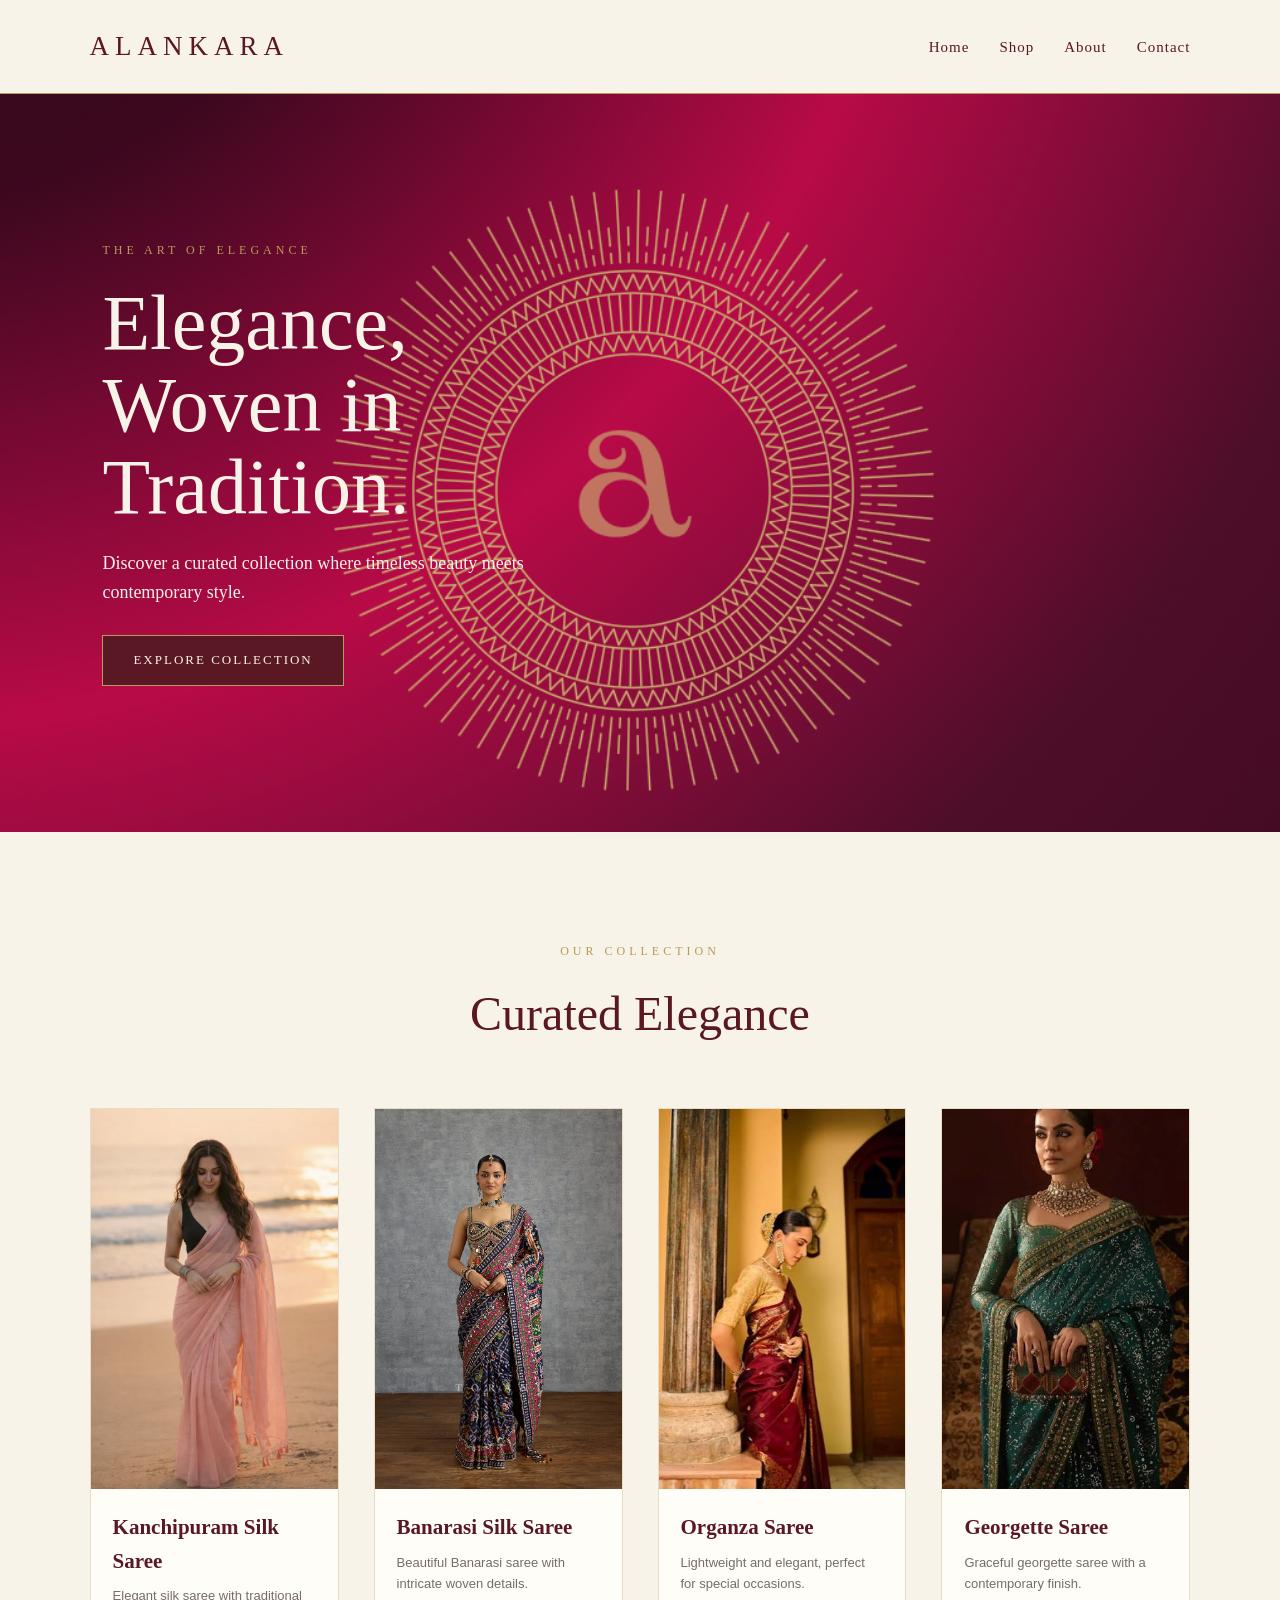
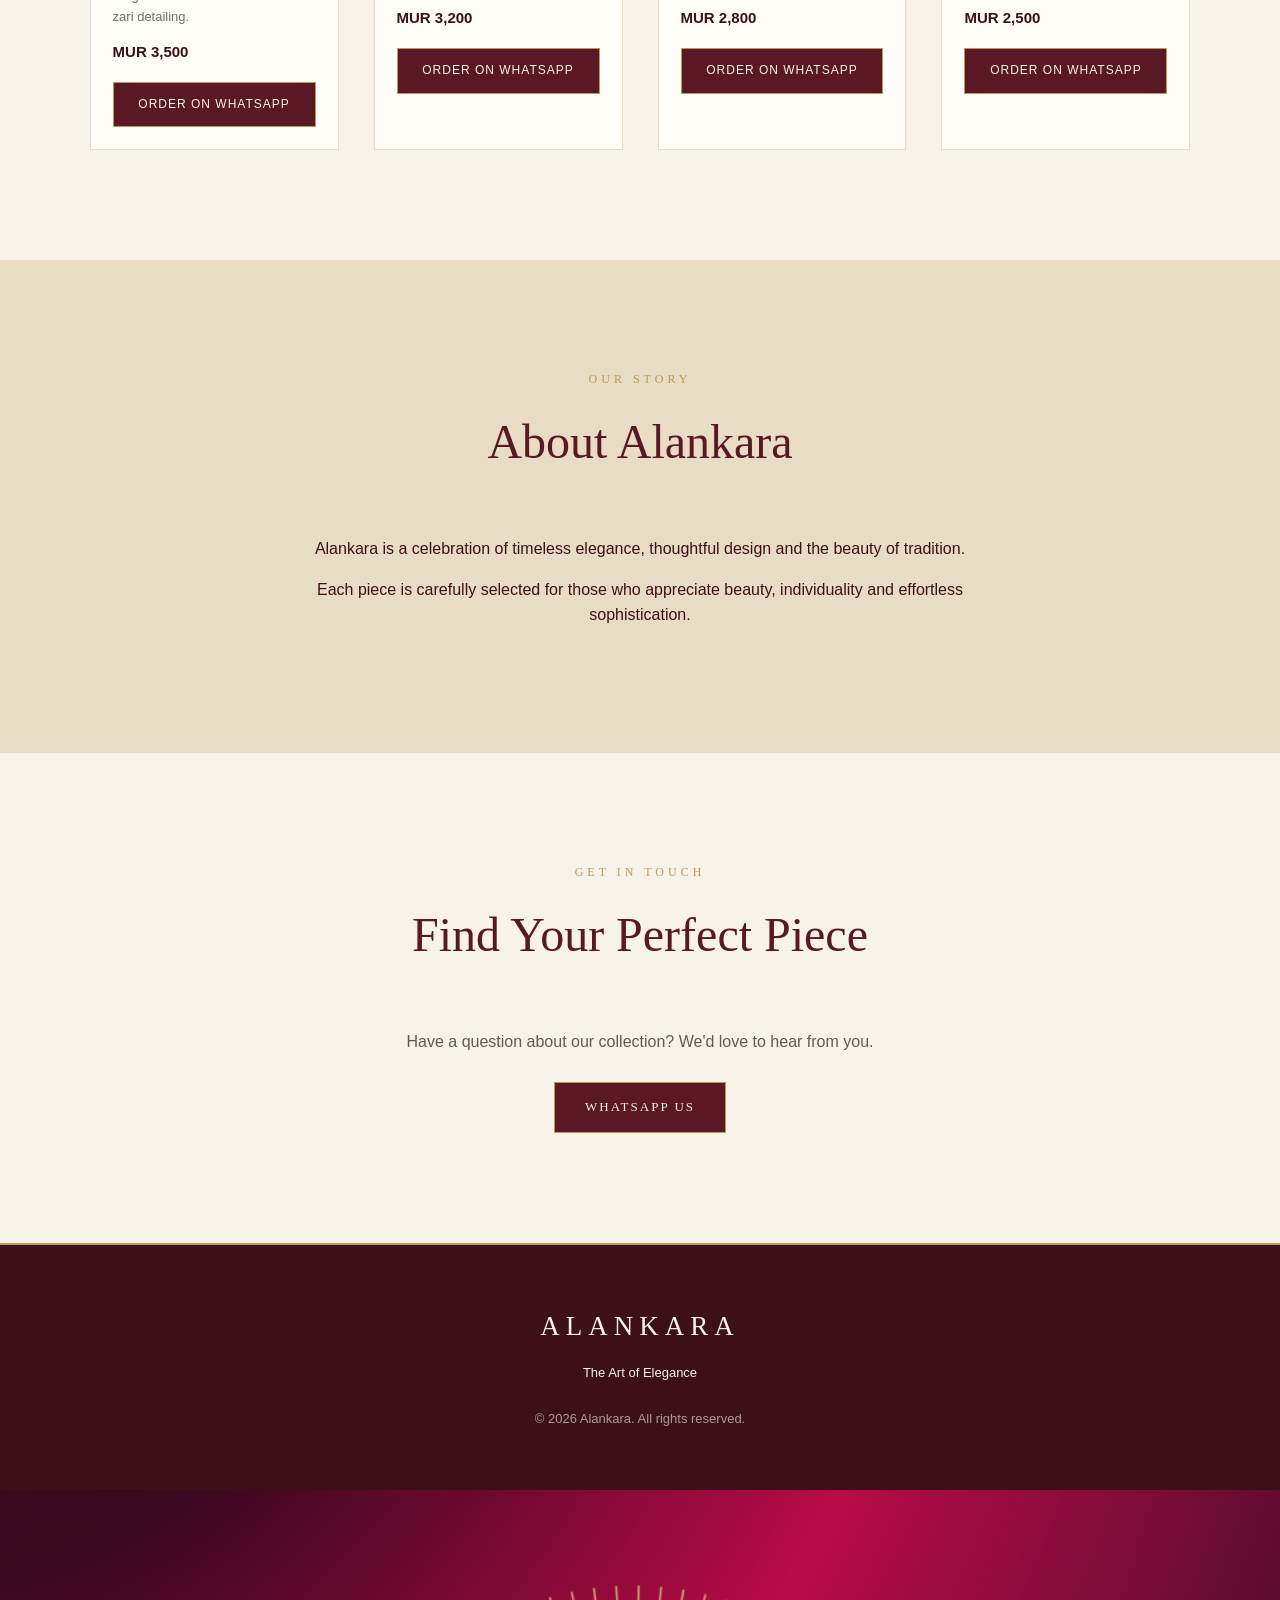
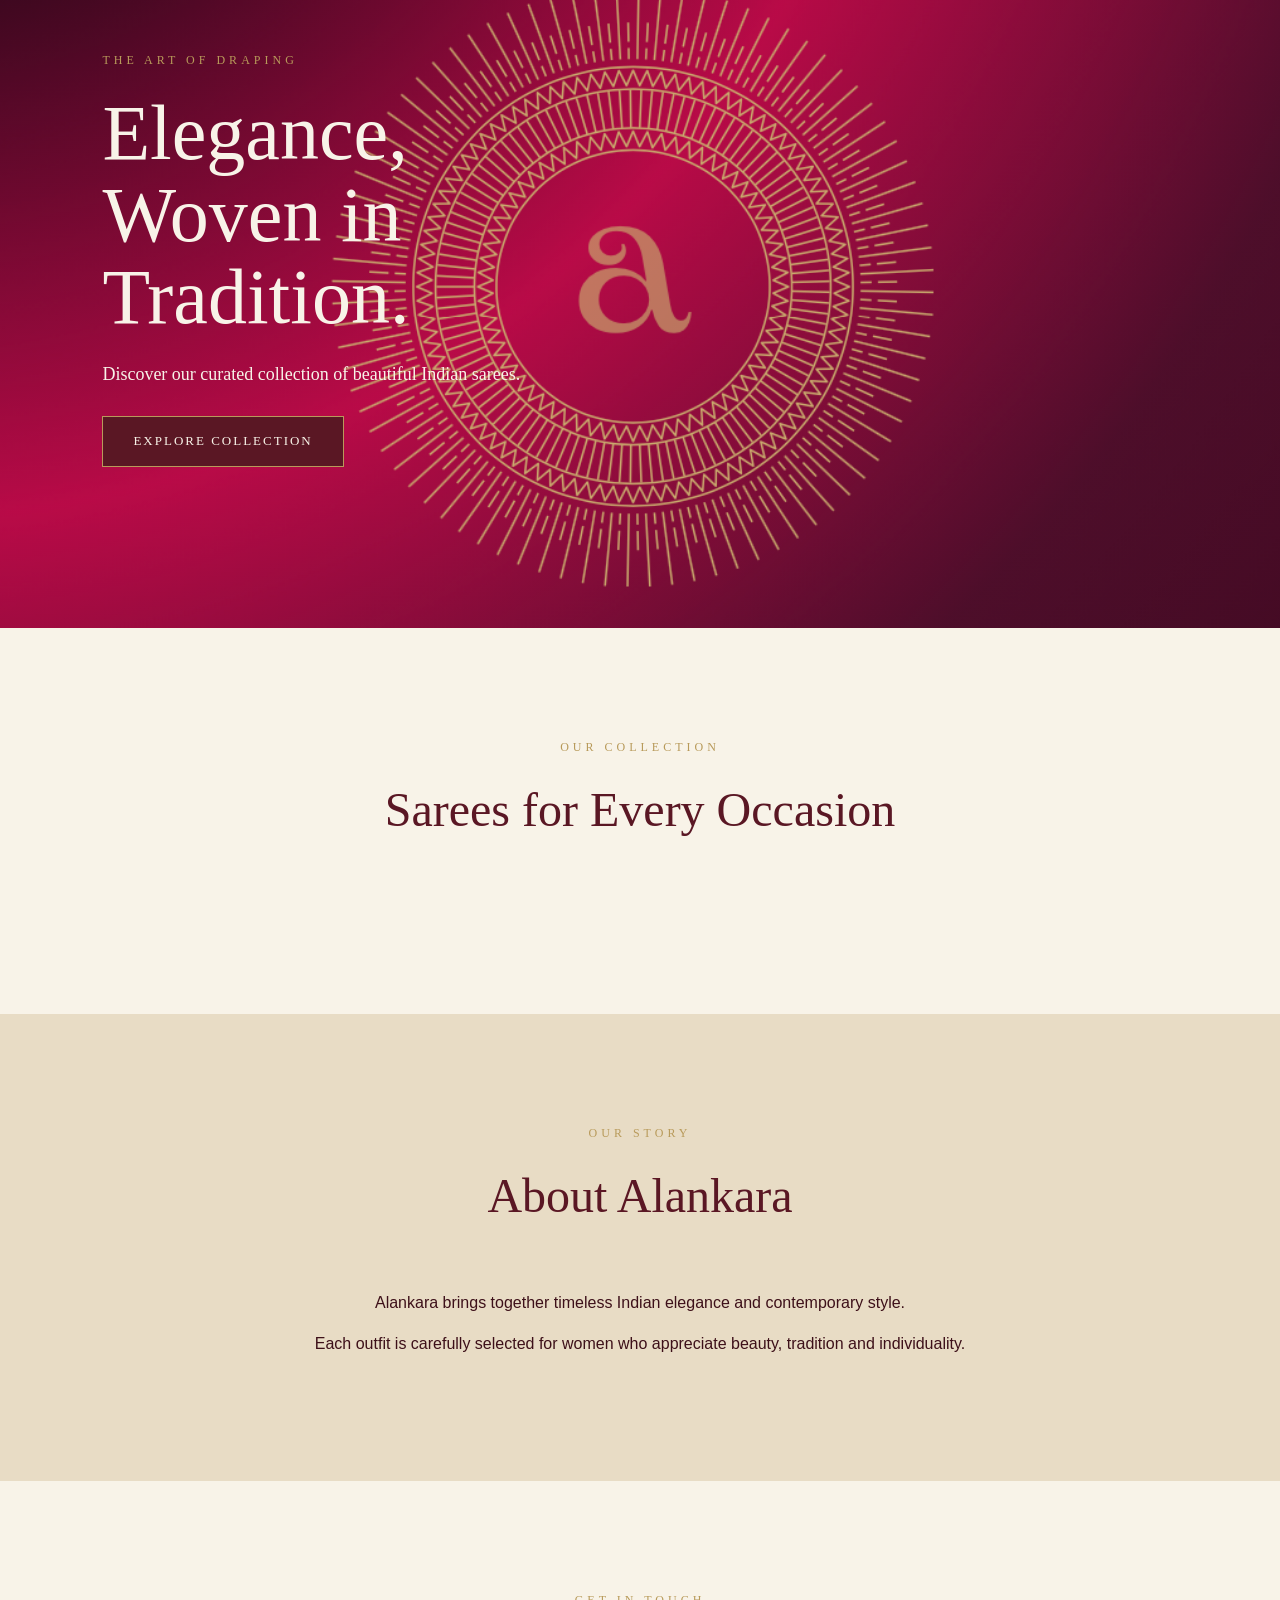
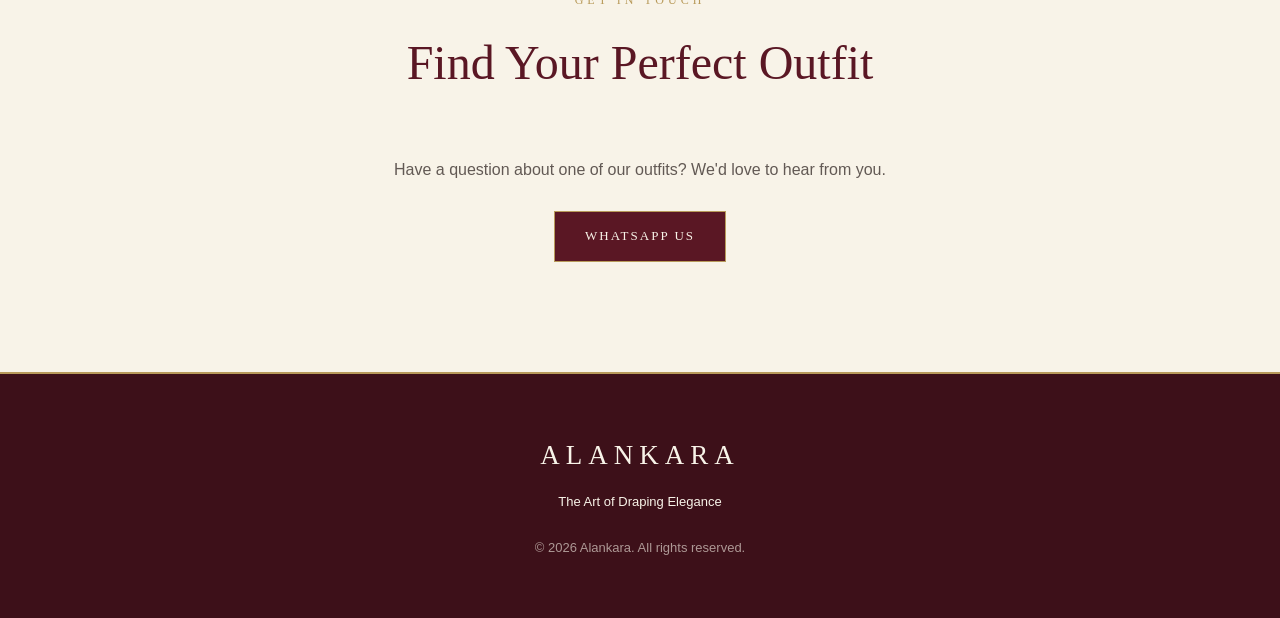
==== index.html @ e9cb8108 "Revise title and enhance content in index.html Updated the title and added content to the hero secti" ====
<!DOCTYPE html>
<html lang="en">

<head>

    <meta charset="UTF-8">

    <meta name="viewport" content="width=device-width, initial-scale=1.0">

    <title>Alankara | The Art of Elegance</title>

    <link rel="stylesheet" href="style.css">

</head>


<body>


    <!-- NAVIGATION -->

    <header>

        <div class="logo">
            ALANKARA
        </div>

        <nav>

            <a href="#home">Home</a>

            <a href="#shop">Shop</a>

            <a href="#about">About</a>

            <a href="#contact">Contact</a>

        </nav>

    </header>



    <!-- HERO SECTION -->

    <section id="home" class="hero">

        <div class="hero-content">

            <p class="small-title">
                THE ART OF ELEGANCE
            </p>

            <h1>
                Elegance,<br>
                Woven in Tradition.
            </h1>

            <p class="hero-text">
                Discover a curated collection where
                timeless beauty meets contemporary style.
            </p>

            <a href="#shop" class="button">
                Explore Collection
            </a>

        </div>

    </section>



    <!-- SHOP SECTION -->

    <section id="shop" class="shop">

        <p class="section-subtitle">
            OUR COLLECTION
        </p>

        <h2>
            Curated Elegance
        </h2>

        <div id="product-container" class="products">

            <!-- Products will be added here -->

        </div>

    </section>



    <!-- ABOUT SECTION -->

    <section id="about" class="about">

        <div class="about-content">

            <p class="section-subtitle">
                OUR STORY
            </p>

            <h2>
                About Alankara
            </h2>

            <p>
                Alankara is a celebration of timeless elegance,
                thoughtful design and the beauty of tradition.
            </p>

            <p>
                Each piece is carefully selected for those
                who appreciate beauty, individuality and
                effortless sophistication.
            </p>

        </div>

    </section>



    <!-- CONTACT SECTION -->

    <section id="contact" class="contact">

        <p class="section-subtitle">
            GET IN TOUCH
        </p>

        <h2>
            Find Your Perfect Piece
        </h2>

        <p>
            Have a question about our collection?
            We'd love to hear from you.
        </p>

        <a
            href="https://wa.me/230XXXXXXXX"
            class="button"
            target="_blank">

            WhatsApp Us

        </a>

    </section>



    <!-- FOOTER -->

    <footer>

        <div class="logo">
            ALANKARA
        </div>

        <p>
            The Art of Elegance
        </p>

        <p class="copyright">
            © 2026 Alankara. All rights reserved.
        </p>

    </footer>



    <!-- JAVASCRIPT -->

    <script src="script.js"></script>


</body>

</html>
        </nav>

    </header>



    <!-- HERO SECTION -->

    <section id="home" class="hero">

        <div class="hero-content">

            <p class="small-title">
                THE ART OF DRAPING
            </p>

            <h1>
                Elegance,<br>
                Woven in Tradition.
            </h1>

            <p class="hero-text">
                Discover our curated collection of
                beautiful Indian sarees.
            </p>

            <a href="#shop" class="button">
                Explore Collection
            </a>

        </div>

    </section>



    <!-- SHOP SECTION -->

    <section id="shop" class="shop">

        <p class="section-subtitle">
            OUR COLLECTION
        </p>

        <h2>
            Sarees for Every Occasion
        </h2>

        <div id="product-container" class="products">

            <!-- Products will be added here -->

        </div>

    </section>



    <!-- ABOUT SECTION -->

    <section id="about" class="about">

        <div class="about-content">

            <p class="section-subtitle">
                OUR STORY
            </p>

            <h2>
                About Alankara
            </h2>

            <p>
                Alankara brings together timeless Indian
                elegance and contemporary style.
            </p>

            <p>
                Each outfit is carefully selected for women
                who appreciate beauty, tradition and
                individuality.
            </p>

        </div>

    </section>



    <!-- CONTACT SECTION -->

    <section id="contact" class="contact">

        <p class="section-subtitle">
            GET IN TOUCH
        </p>

        <h2>
            Find Your Perfect Outfit
        </h2>

        <p>
            Have a question about one of our outfits?
            We'd love to hear from you.
        </p>

        <a
            href="https://wa.me/230XXXXXXXX"
            class="button"
            target="_blank">

            WhatsApp Us

        </a>

    </section>



    <!-- FOOTER -->

    <footer>

        <div class="logo">
            ALANKARA
        </div>

        <p>
            The Art of Draping Elegance
        </p>

        <p class="copyright">
            © 2026 Alankara. All rights reserved.
        </p>

    </footer>



    <!-- JAVASCRIPT -->

    <script src="script.js"></script>


</body>

</html>
---- style.css ----
/* ================================
   ALANKARA — THE ART OF ELEGANCE
   Luxury Ivory • Maroon • Gold
   ================================ */


/* ================================
   GENERAL
   ================================ */

* {
    margin: 0;
    padding: 0;
    box-sizing: border-box;
}

html {
    scroll-behavior: smooth;
}

body {
    font-family: Georgia, "Times New Roman", serif;
    background: #F8F3E8;
    color: #211A18;
    line-height: 1.6;
}


/* ================================
   NAVIGATION
   ================================ */

header {
    width: 100%;
    padding: 25px 7%;
    display: flex;
    justify-content: space-between;
    align-items: center;
    background: #F8F3E8;
    position: sticky;
    top: 0;
    z-index: 1000;
    border-bottom: 1px solid #B89A5A;
}

.logo {
    font-size: 27px;
    letter-spacing: 6px;
    font-weight: normal;
    color: #5A1724;
}

nav {
    display: flex;
    gap: 30px;
}

nav a {
    text-decoration: none;
    color: #5A1724;
    font-size: 15px;
    letter-spacing: 1px;
    transition: 0.3s;
}

nav a:hover {
    color: #B89A5A;
}


/* ================================
   HERO SECTION
   ================================ */

.hero {
    min-height: 82vh;

    display: flex;
    align-items: center;

    padding: 8%;

    background-image:
        linear-gradient(
            rgba(61, 16, 25, 0.28),
            rgba(61, 16, 25, 0.28)
        ),
        url("images/hero.png");

    background-size: cover;
    background-position: center;
}

.hero-content {
    max-width: 600px;
    color: #F8F3E8;
}

.small-title,
.section-subtitle {
    font-size: 12px;
    letter-spacing: 4px;
    text-transform: uppercase;
    color: #B89A5A;
}

.hero h1 {
    font-size: clamp(45px, 7vw, 78px);
    line-height: 1.05;
    font-weight: normal;
    margin: 22px 0;
}

.hero-text {
    font-size: 18px;
    max-width: 450px;
}


/* ================================
   BUTTON
   ================================ */

.button {
    display: inline-block;

    margin-top: 28px;

    padding: 14px 30px;

    background: #5A1724;
    color: #F8F3E8;

    text-decoration: none;

    font-size: 13px;
    letter-spacing: 2px;
    text-transform: uppercase;

    border: 1px solid #B89A5A;

    transition: 0.3s;
}

.button:hover {
    background: #3D1019;
    color: #FFFFFF;
}


/* ================================
   SHOP SECTION
   ================================ */

.shop {
    padding: 110px 7%;
    background: #F8F3E8;
}

.shop .section-subtitle {
    text-align: center;
}

h2 {
    text-align: center;
    font-size: clamp(32px, 5vw, 48px);
    font-weight: normal;
    color: #5A1724;
    margin: 15px 0 55px;
}


/* ================================
   PRODUCTS
   ================================ */

.products {
    display: grid;

    grid-template-columns:
        repeat(auto-fit, minmax(240px, 1fr));

    gap: 35px;

    max-width: 1300px;
    margin: auto;
}

.product-card {
    background: #FFFDF8;

    overflow: hidden;

    border: 1px solid #E8DCC5;

    transition:
        transform 0.3s ease,
        box-shadow 0.3s ease;
}

.product-card:hover {
    transform: translateY(-6px);

    box-shadow:
        0 12px 35px rgba(90, 23, 36, 0.12);
}

.product-image {
    width: 100%;
    height: 380px;

    object-fit: cover;

    display: block;
}

.product-info {
    padding: 22px;
}

.product-name {
    font-size: 21px;
    margin-bottom: 8px;
    color: #5A1724;
}

.product-description {
    font-family: Arial, sans-serif;
    font-size: 13px;
    color: #766D67;
    margin-bottom: 12px;
}

.product-price {
    font-family: Arial, sans-serif;
    font-size: 15px;
    font-weight: bold;
    color: #3D1019;
}

.whatsapp-button {
    display: block;

    margin-top: 18px;

    padding: 12px;

    text-align: center;

    background: #5A1724;
    color: #F8F3E8;

    text-decoration: none;

    font-family: Arial, sans-serif;
    font-size: 12px;

    letter-spacing: 1px;
    text-transform: uppercase;

    border: 1px solid #B89A5A;

    transition: 0.3s;
}

.whatsapp-button:hover {
    background: #3D1019;
}


/* ================================
   ABOUT
   ================================ */

.about {
    background: #E8DCC5;
    padding: 110px 7%;
}

.about-content {
    max-width: 750px;
    margin: auto;
    text-align: center;
}

.about-content h2 {
    color: #5A1724;
}

.about-content p:not(.section-subtitle) {
    font-family: Arial, sans-serif;
    font-size: 16px;
    color: #3D1019;
    margin-bottom: 15px;
}


/* ================================
   CONTACT
   ================================ */

.contact {
    padding: 110px 7%;
    text-align: center;
    background: #F8F3E8;
}

.contact h2 {
    color: #5A1724;
}

.contact > p:not(.section-subtitle) {
    font-family: Arial, sans-serif;
    color: #625954;
}


/* ================================
   FOOTER
   ================================ */

footer {
    background: #3D1019;
    color: #F8F3E8;

    text-align: center;

    padding: 60px 20px;

    border-top: 2px solid #B89A5A;
}

footer .logo {
    margin-bottom: 15px;
    color: #F8F3E8;
}

footer p {
    font-family: Arial, sans-serif;
    font-size: 13px;
}

.copyright {
    margin-top: 25px;
    opacity: 0.6;
}


/* ================================
   MOBILE
   ================================ */

@media (max-width: 700px) {

    header {
        padding: 20px;
        flex-direction: column;
        gap: 15px;
    }

    nav {
        gap: 18px;
    }

    nav a {
        font-size: 12px;
    }

    .hero {
        min-height: 75vh;
        padding: 30px;
    }

    .hero h1 {
        font-size: 46px;
    }

    .hero-text {
        font-size: 16px;
    }

    .shop,
    .about,
    .contact {
        padding: 75px 20px;
    }

    .products {
        grid-template-columns: 1fr;
        gap: 30px;
    }

    .product-image {
        height: 430px;
    }

}
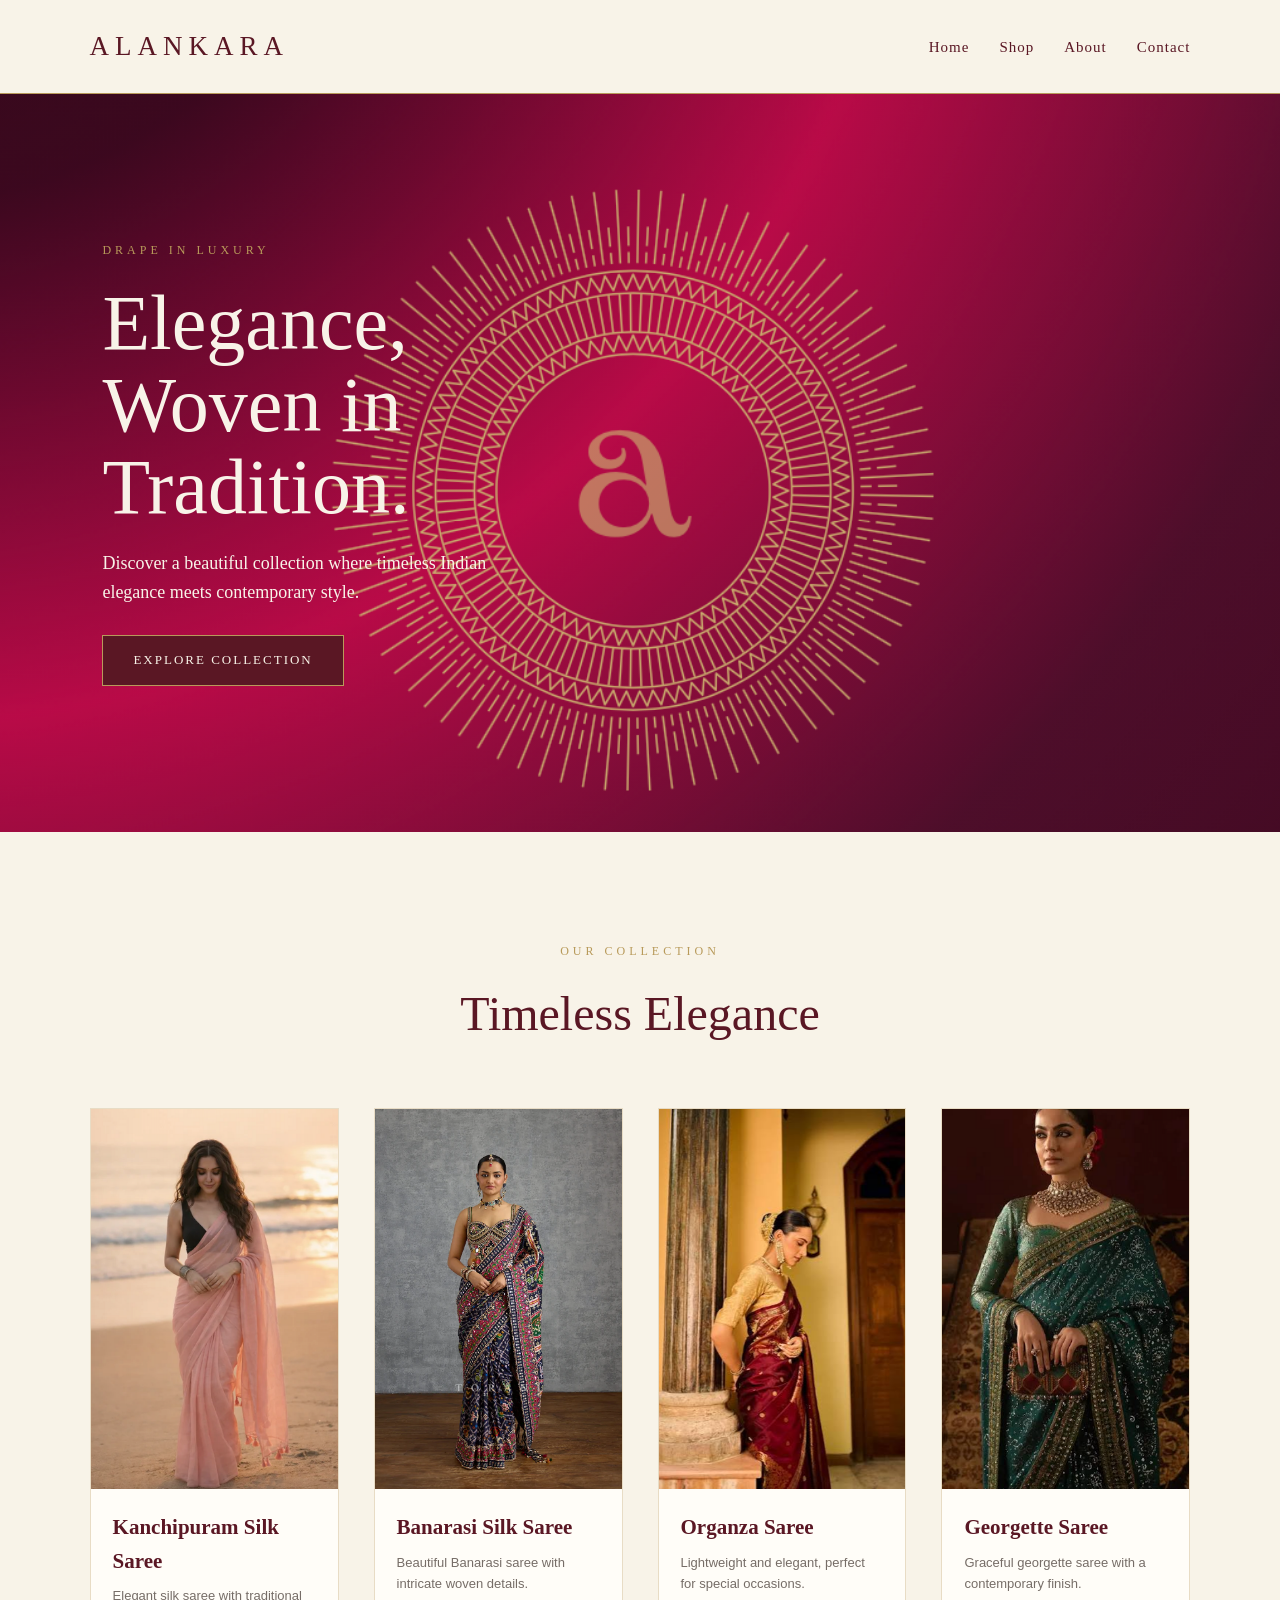
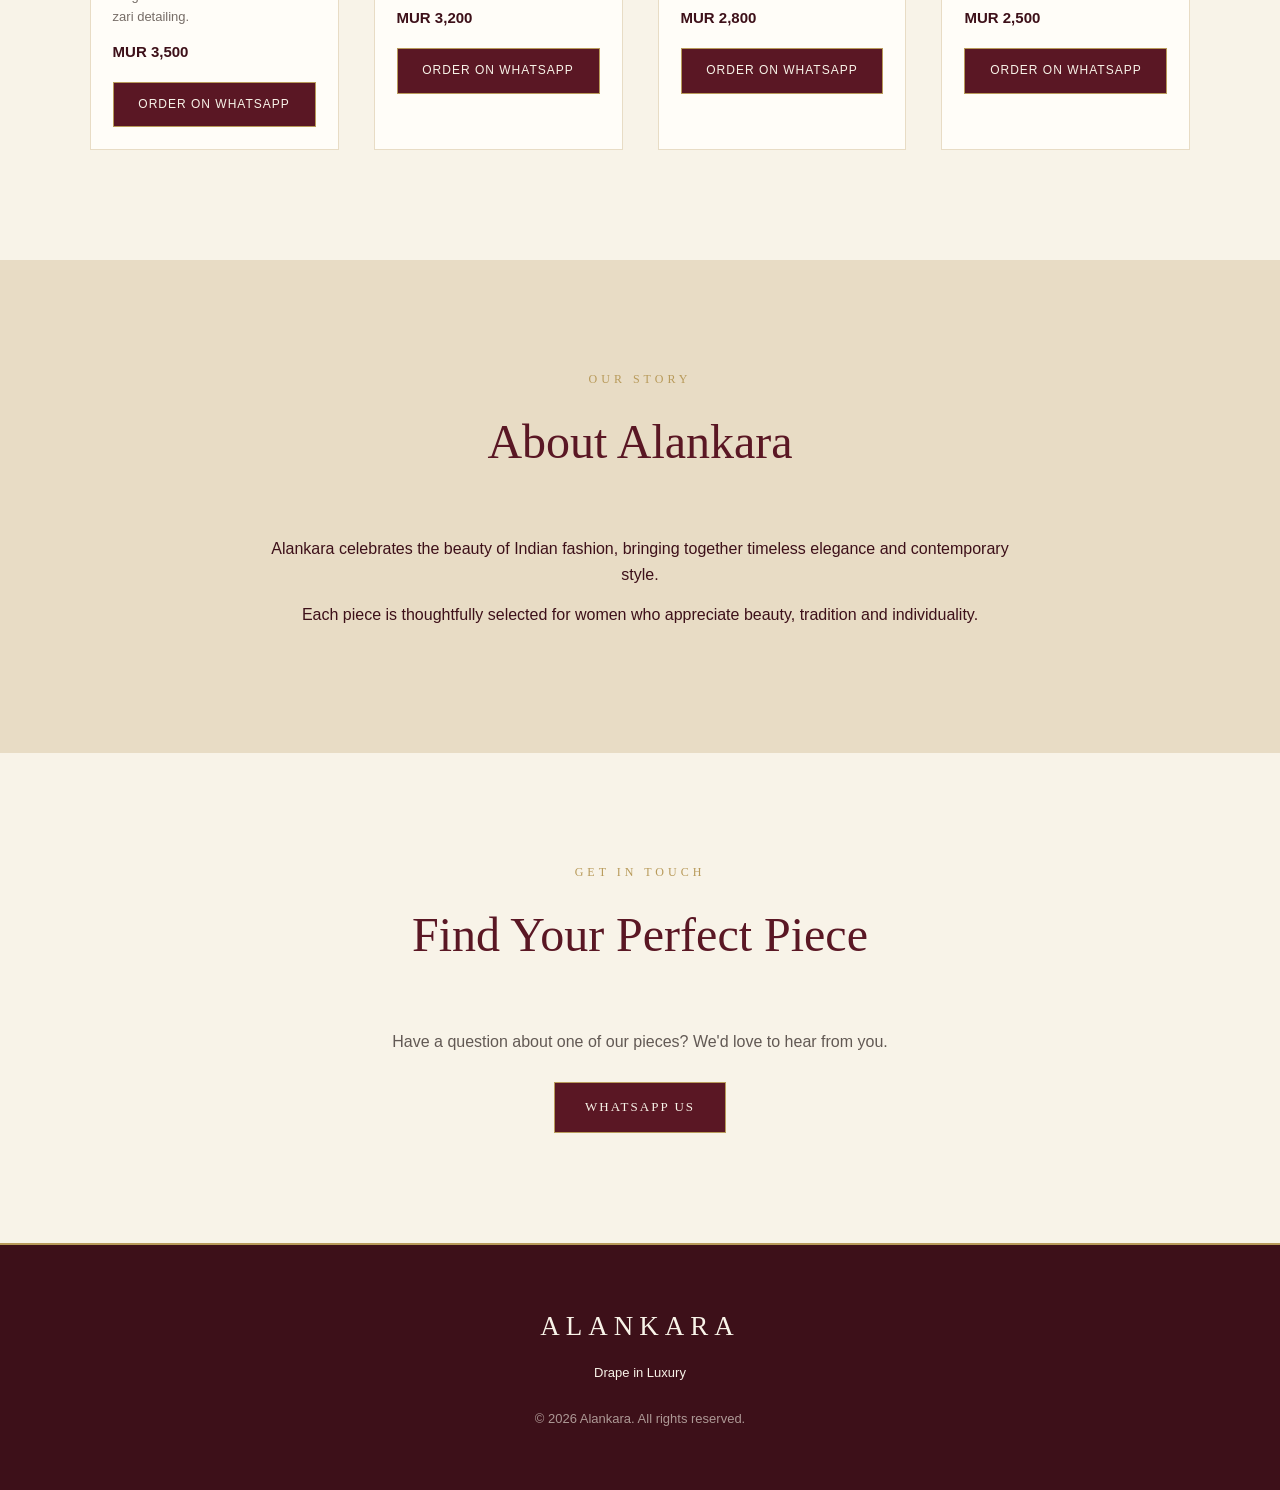
==== commit d216c7e7: "Update index.html for branding and content changes" ====
--- a/index.html
+++ b/index.html
@@ -2,54 +2,43 @@
 <html lang="en">
 
 <head>
-
     <meta charset="UTF-8">
-
     <meta name="viewport" content="width=device-width, initial-scale=1.0">
 
-    <title>Alankara | The Art of Elegance</title>
+    <title>Alankara | Drape in Luxury</title>
 
     <link rel="stylesheet" href="style.css">
-
 </head>
-
 
 <body>
 
-
-    <!-- NAVIGATION -->
+    <!-- ================================
+         NAVIGATION
+         ================================ -->
 
     <header>
 
-        <div class="logo">
-            ALANKARA
-        </div>
+        <div class="logo">ALANKARA</div>
 
         <nav>
-
             <a href="#home">Home</a>
-
             <a href="#shop">Shop</a>
-
             <a href="#about">About</a>
-
             <a href="#contact">Contact</a>
-
         </nav>
 
     </header>
 
 
-
-    <!-- HERO SECTION -->
+    <!-- ================================
+         HERO
+         ================================ -->
 
     <section id="home" class="hero">
 
         <div class="hero-content">
 
-            <p class="small-title">
-                THE ART OF ELEGANCE
-            </p>
+            <p class="small-title">DRAPE IN LUXURY</p>
 
             <h1>
                 Elegance,<br>
@@ -57,8 +46,8 @@
             </h1>
 
             <p class="hero-text">
-                Discover a curated collection where
-                timeless beauty meets contemporary style.
+                Discover a beautiful collection where timeless Indian
+                elegance meets contemporary style.
             </p>
 
             <a href="#shop" class="button">
@@ -70,8 +59,9 @@
     </section>
 
 
-
-    <!-- SHOP SECTION -->
+    <!-- ================================
+         SHOP
+         ================================ -->
 
     <section id="shop" class="shop">
 
@@ -80,20 +70,19 @@
         </p>
 
         <h2>
-            Curated Elegance
+            Timeless Elegance
         </h2>
 
         <div id="product-container" class="products">
-
-            <!-- Products will be added here -->
-
+            <!-- Products will be added automatically -->
         </div>
 
     </section>
 
 
-
-    <!-- ABOUT SECTION -->
+    <!-- ================================
+         ABOUT
+         ================================ -->
 
     <section id="about" class="about">
 
@@ -108,14 +97,13 @@
             </h2>
 
             <p>
-                Alankara is a celebration of timeless elegance,
-                thoughtful design and the beauty of tradition.
+                Alankara celebrates the beauty of Indian fashion,
+                bringing together timeless elegance and contemporary style.
             </p>
 
             <p>
-                Each piece is carefully selected for those
-                who appreciate beauty, individuality and
-                effortless sophistication.
+                Each piece is thoughtfully selected for women who
+                appreciate beauty, tradition and individuality.
             </p>
 
         </div>
@@ -123,8 +111,9 @@
     </section>
 
 
-
-    <!-- CONTACT SECTION -->
+    <!-- ================================
+         CONTACT
+         ================================ -->
 
     <section id="contact" class="contact">
 
@@ -137,7 +126,7 @@
         </h2>
 
         <p>
-            Have a question about our collection?
+            Have a question about one of our pieces?
             We'd love to hear from you.
         </p>
 
@@ -153,8 +142,9 @@
     </section>
 
 
-
-    <!-- FOOTER -->
+    <!-- ================================
+         FOOTER
+         ================================ -->
 
     <footer>
 
@@ -163,7 +153,7 @@
         </div>
 
         <p>
-            The Art of Elegance
+            Drape in Luxury
         </p>
 
         <p class="copyright">
@@ -173,159 +163,8 @@
     </footer>
 
 
-
-    <!-- JAVASCRIPT -->
-
     <script src="script.js"></script>
-
 
 </body>
 
 </html>
-        </nav>
-
-    </header>
-
-
-
-    <!-- HERO SECTION -->
-
-    <section id="home" class="hero">
-
-        <div class="hero-content">
-
-            <p class="small-title">
-                THE ART OF DRAPING
-            </p>
-
-            <h1>
-                Elegance,<br>
-                Woven in Tradition.
-            </h1>
-
-            <p class="hero-text">
-                Discover our curated collection of
-                beautiful Indian sarees.
-            </p>
-
-            <a href="#shop" class="button">
-                Explore Collection
-            </a>
-
-        </div>
-
-    </section>
-
-
-
-    <!-- SHOP SECTION -->
-
-    <section id="shop" class="shop">
-
-        <p class="section-subtitle">
-            OUR COLLECTION
-        </p>
-
-        <h2>
-            Sarees for Every Occasion
-        </h2>
-
-        <div id="product-container" class="products">
-
-            <!-- Products will be added here -->
-
-        </div>
-
-    </section>
-
-
-
-    <!-- ABOUT SECTION -->
-
-    <section id="about" class="about">
-
-        <div class="about-content">
-
-            <p class="section-subtitle">
-                OUR STORY
-            </p>
-
-            <h2>
-                About Alankara
-            </h2>
-
-            <p>
-                Alankara brings together timeless Indian
-                elegance and contemporary style.
-            </p>
-
-            <p>
-                Each outfit is carefully selected for women
-                who appreciate beauty, tradition and
-                individuality.
-            </p>
-
-        </div>
-
-    </section>
-
-
-
-    <!-- CONTACT SECTION -->
-
-    <section id="contact" class="contact">
-
-        <p class="section-subtitle">
-            GET IN TOUCH
-        </p>
-
-        <h2>
-            Find Your Perfect Outfit
-        </h2>
-
-        <p>
-            Have a question about one of our outfits?
-            We'd love to hear from you.
-        </p>
-
-        <a
-            href="https://wa.me/230XXXXXXXX"
-            class="button"
-            target="_blank">
-
-            WhatsApp Us
-
-        </a>
-
-    </section>
-
-
-
-    <!-- FOOTER -->
-
-    <footer>
-
-        <div class="logo">
-            ALANKARA
-        </div>
-
-        <p>
-            The Art of Draping Elegance
-        </p>
-
-        <p class="copyright">
-            © 2026 Alankara. All rights reserved.
-        </p>
-
-    </footer>
-
-
-
-    <!-- JAVASCRIPT -->
-
-    <script src="script.js"></script>
-
-
-</body>
-
-</html>
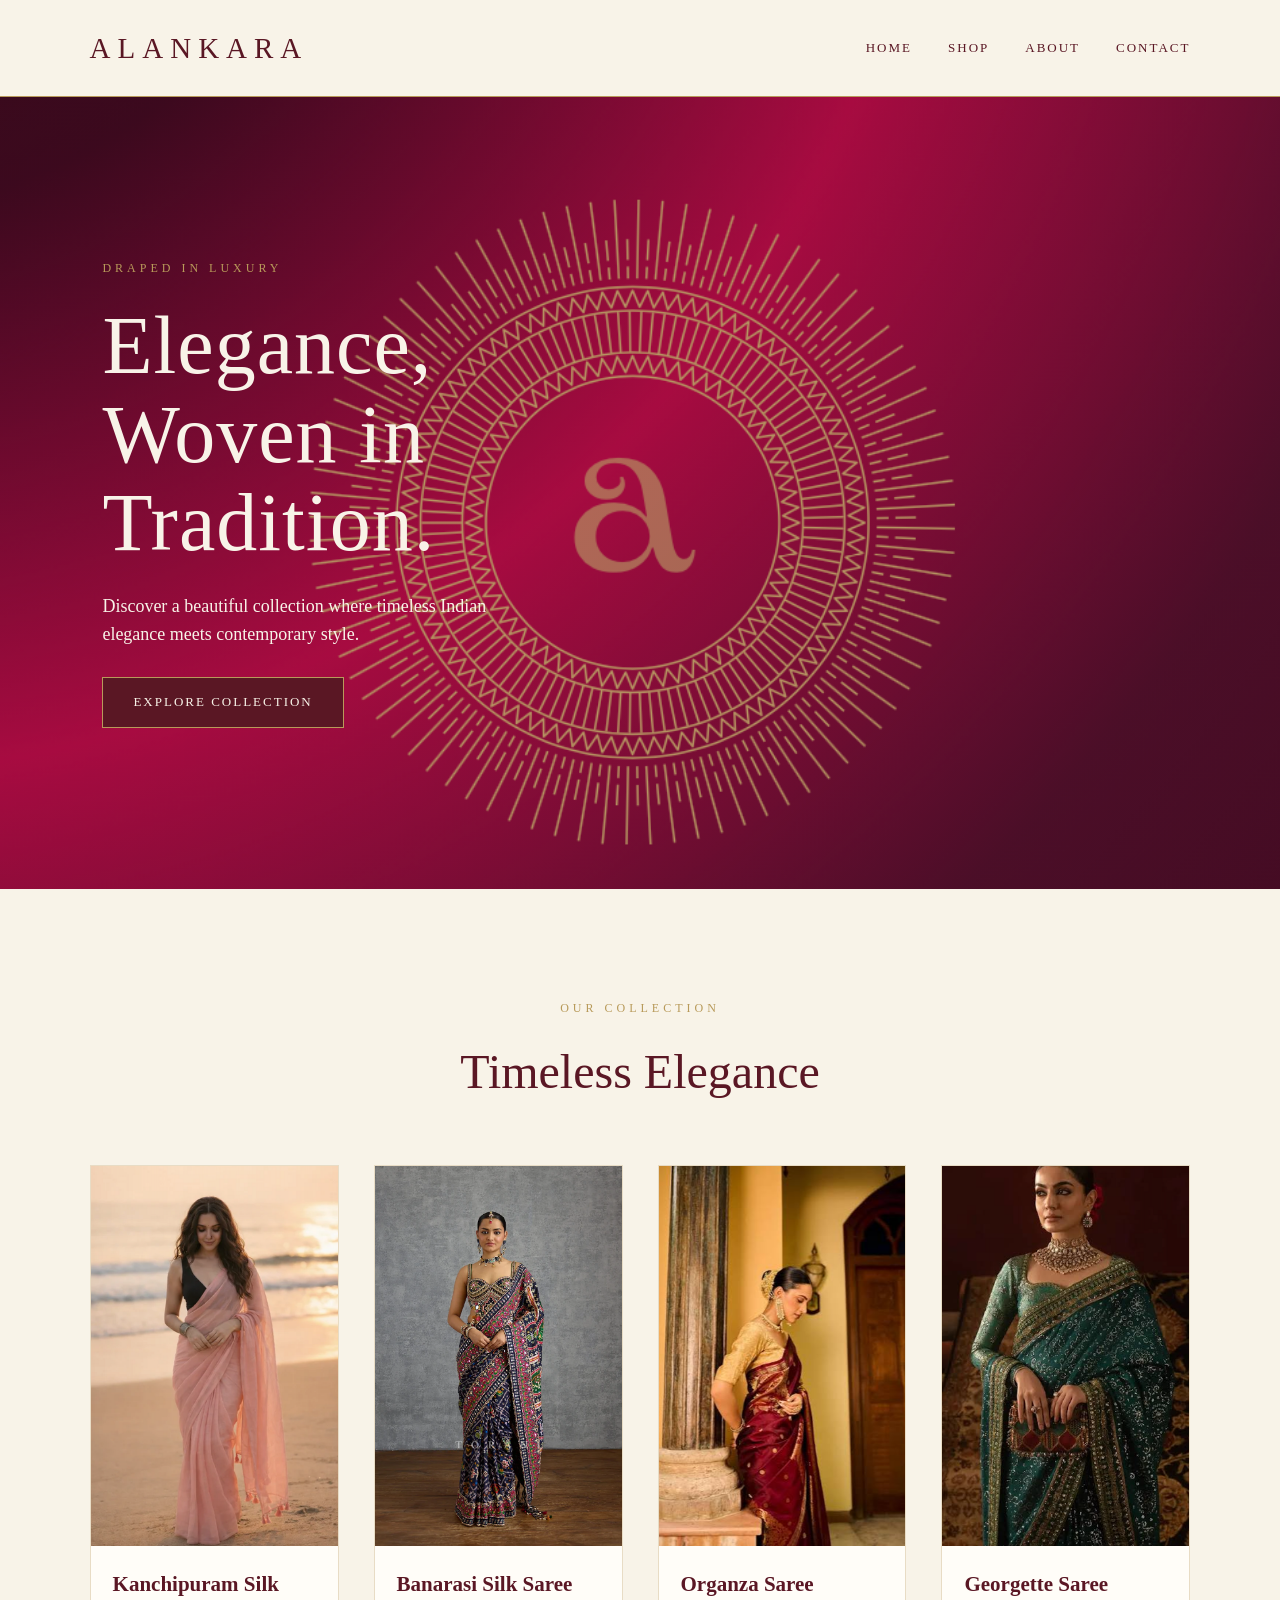
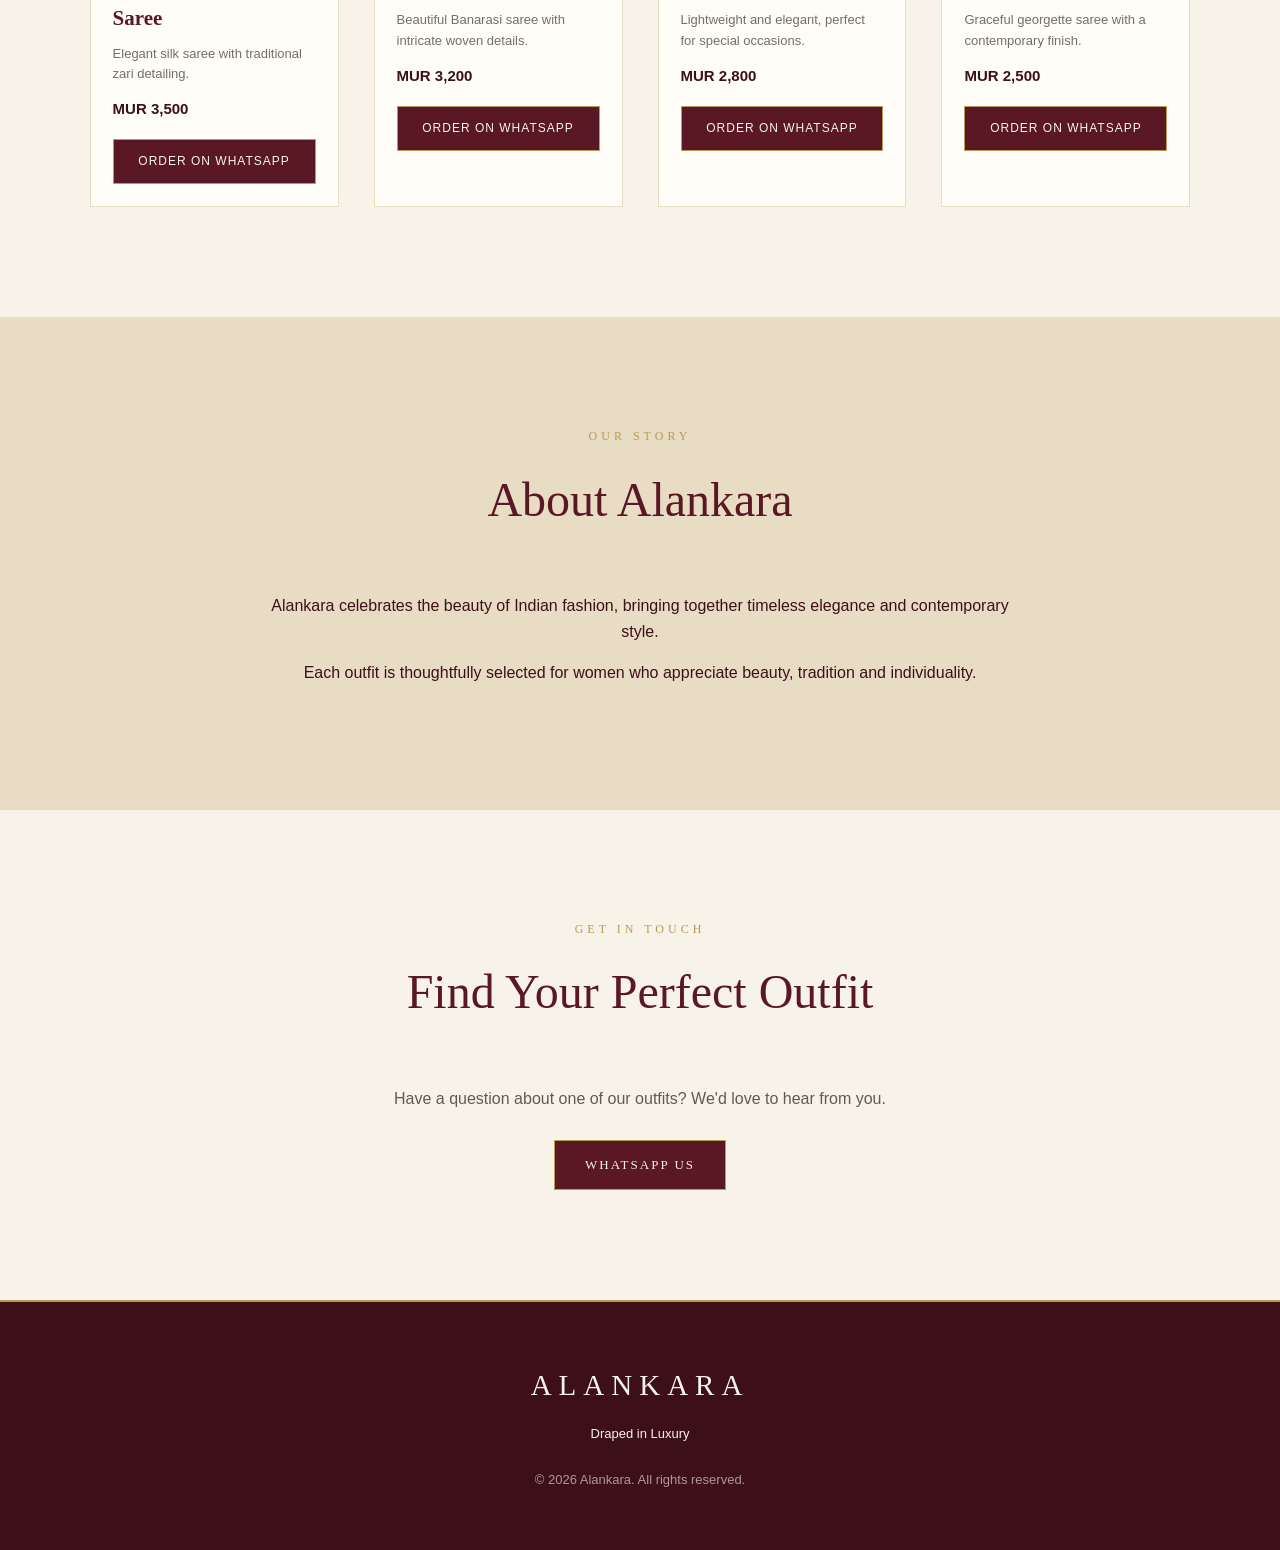
==== commit 36f2bcc6: "Update title and text from 'Drape' to 'Draped'" ====
--- a/index.html
+++ b/index.html
@@ -5,7 +5,7 @@
     <meta charset="UTF-8">
     <meta name="viewport" content="width=device-width, initial-scale=1.0">
 
-    <title>Alankara | Drape in Luxury</title>
+    <title>Alankara | Draped in Luxury</title>
 
     <link rel="stylesheet" href="style.css">
 </head>
@@ -38,7 +38,7 @@
 
         <div class="hero-content">
 
-            <p class="small-title">DRAPE IN LUXURY</p>
+            <p class="small-title">DRAPED IN LUXURY</p>
 
             <h1>
                 Elegance,<br>
@@ -102,7 +102,7 @@
             </p>
 
             <p>
-                Each piece is thoughtfully selected for women who
+                Each outfit is thoughtfully selected for women who
                 appreciate beauty, tradition and individuality.
             </p>
 
@@ -122,11 +122,11 @@
         </p>
 
         <h2>
-            Find Your Perfect Piece
+            Find Your Perfect Outfit
         </h2>
 
         <p>
-            Have a question about one of our pieces?
+            Have a question about one of our outfits?
             We'd love to hear from you.
         </p>
 
@@ -153,7 +153,7 @@
         </div>
 
         <p>
-            Drape in Luxury
+            Draped in Luxury
         </p>
 
         <p class="copyright">
--- a/style.css
+++ b/style.css
@@ -44,10 +44,11 @@
 }
 
 .logo {
-    font-size: 27px;
-    letter-spacing: 6px;
+    font-size: 29px;
+    letter-spacing: 7px;
     font-weight: normal;
     color: #5A1724;
+    text-transform: uppercase;
 }
 
 nav {
@@ -55,11 +56,30 @@
     gap: 30px;
 }
 
+nav {
+    display: flex;
+    gap: 36px;
+    align-items: center;
+}
+
 nav a {
     text-decoration: none;
     color: #5A1724;
-    font-size: 15px;
-    letter-spacing: 1px;
+    font-size: 13px;
+    letter-spacing: 2px;
+    text-transform: uppercase;
+    transition: 0.3s;
+    position: relative;
+}
+
+nav a::after {
+    content: "";
+    position: absolute;
+    left: 0;
+    bottom: -7px;
+    width: 0;
+    height: 1px;
+    background: #B89A5A;
     transition: 0.3s;
 }
 
@@ -67,13 +87,17 @@
     color: #B89A5A;
 }
 
+nav a:hover::after {
+    width: 100%;
+}
+
 
 /* ================================
    HERO SECTION
    ================================ */
 
 .hero {
-    min-height: 82vh;
+    min-height: 88vh;
 
     display: flex;
     align-items: center;
@@ -82,8 +106,8 @@
 
     background-image:
         linear-gradient(
-            rgba(61, 16, 25, 0.28),
-            rgba(61, 16, 25, 0.28)
+            rgba(61, 16, 25, 0.38),
+            rgba(61, 16, 25, 0.38)
         ),
         url("images/hero.png");
 
@@ -105,10 +129,11 @@
 }
 
 .hero h1 {
-    font-size: clamp(45px, 7vw, 78px);
-    line-height: 1.05;
+    font-size: clamp(48px, 7vw, 82px);
+    line-height: 1.08;
     font-weight: normal;
-    margin: 22px 0;
+    letter-spacing: 1px;
+    margin: 24px 0;
 }
 
 .hero-text {
@@ -194,16 +219,17 @@
     border: 1px solid #E8DCC5;
 
     transition:
-        transform 0.3s ease,
-        box-shadow 0.3s ease;
+        transform 0.4s ease,
+        box-shadow 0.4s ease;
 }
 
 .product-card:hover {
-    transform: translateY(-6px);
+    transform: translateY(-8px);
 
     box-shadow:
-        0 12px 35px rgba(90, 23, 36, 0.12);
-}
+        0 18px 45px rgba(90, 23, 36, 0.15);
+}
+
 
 .product-image {
     width: 100%;
@@ -212,6 +238,12 @@
     object-fit: cover;
 
     display: block;
+
+    transition: transform 0.5s ease;
+}
+
+.product-card:hover .product-image {
+    transform: scale(1.03);
 }
 
 .product-info {
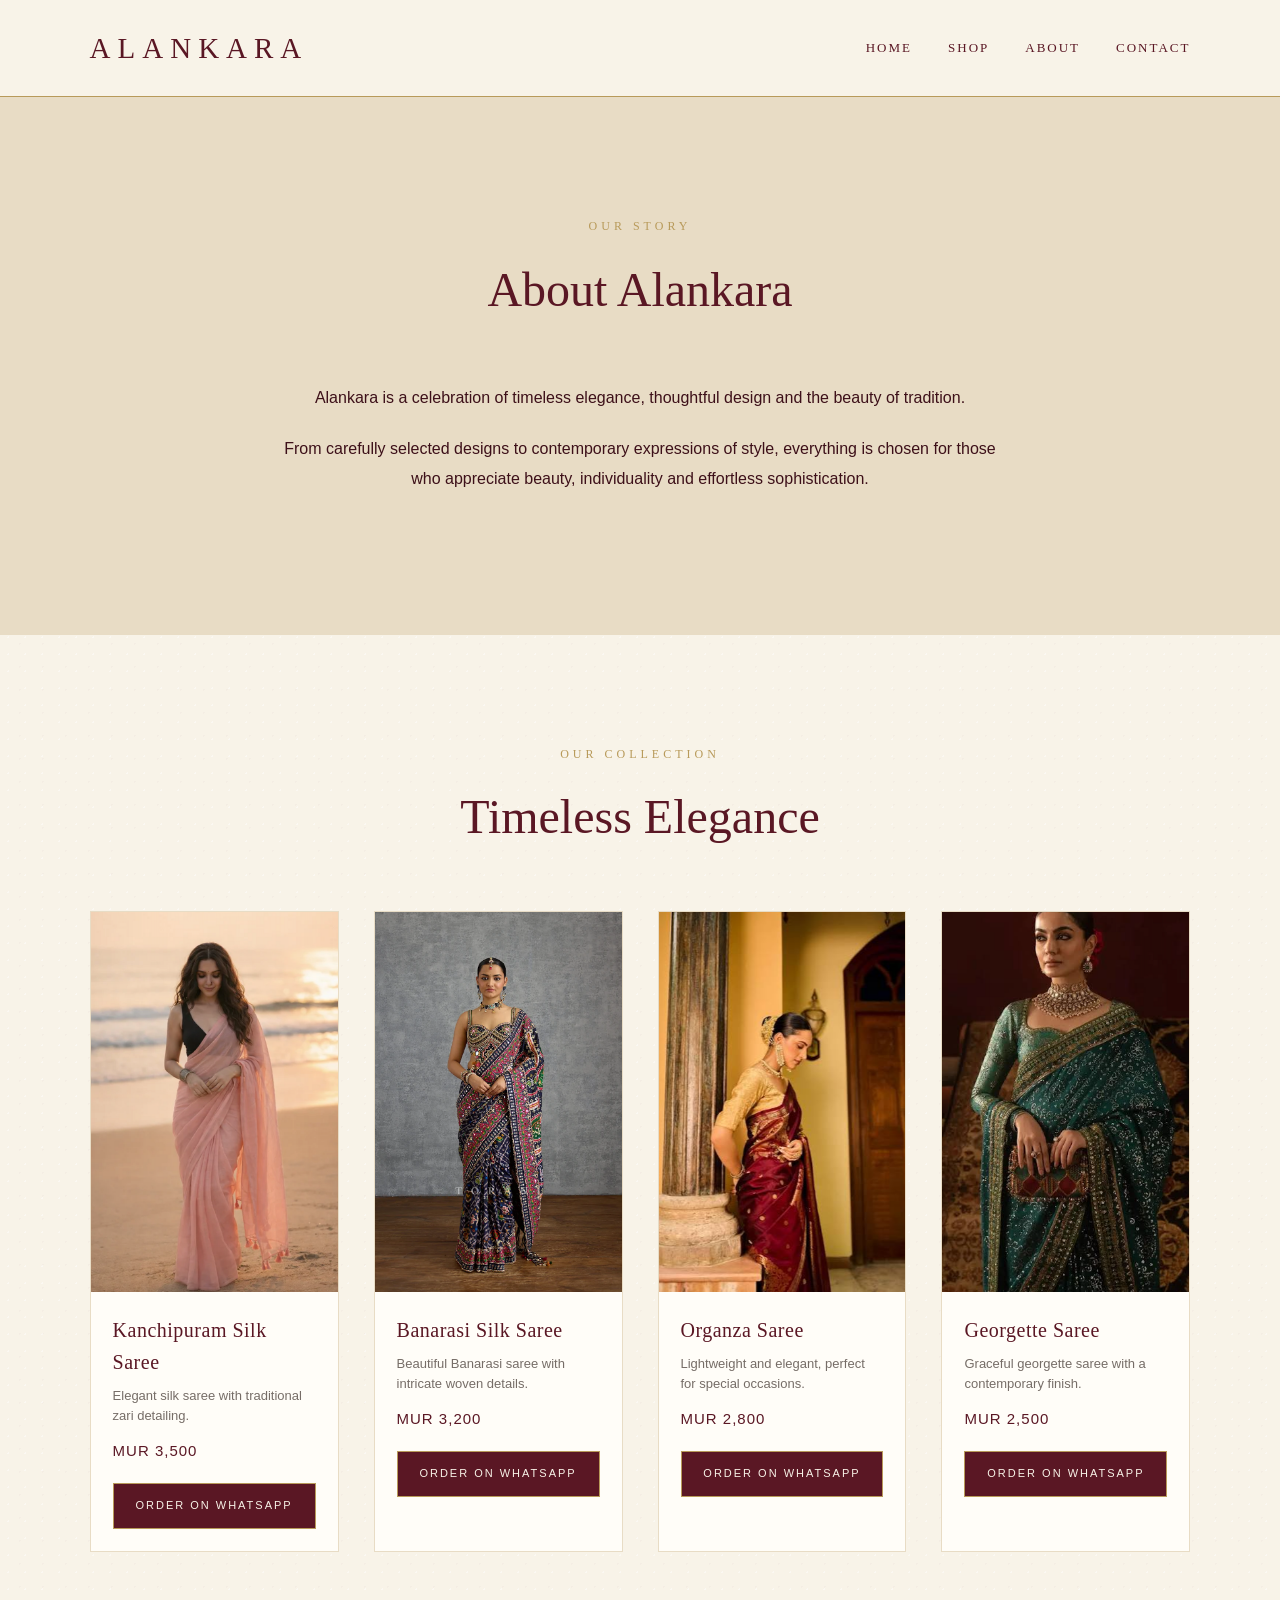
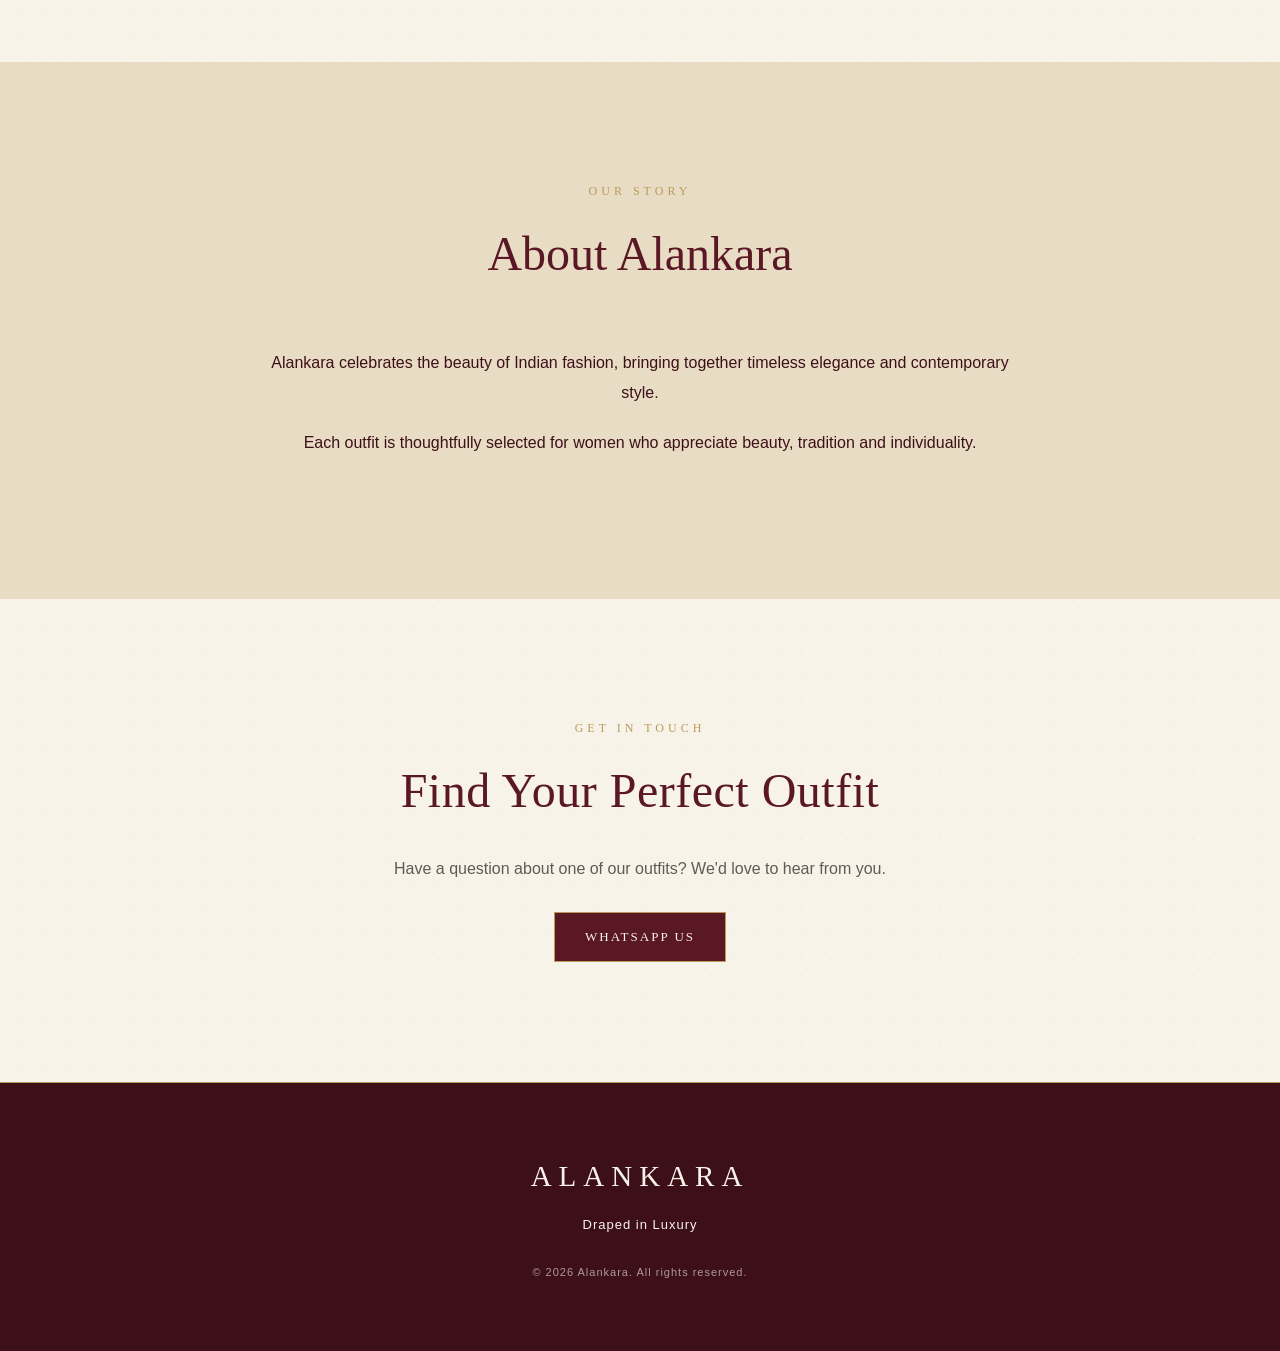
==== commit 59879b0a: "Replace hero section with about section content" ====
--- a/index.html
+++ b/index.html
@@ -34,29 +34,33 @@
          HERO
          ================================ -->
 
-    <section id="home" class="hero">
+    <section id="about" class="about">
 
-        <div class="hero-content">
+    <div class="about-content">
 
-            <p class="small-title">DRAPED IN LUXURY</p>
+        <p class="section-subtitle">
+            OUR STORY
+        </p>
 
-            <h1>
-                Elegance,<br>
-                Woven in Tradition.
-            </h1>
+        <h2>
+            About Alankara
+        </h2>
 
-            <p class="hero-text">
-                Discover a beautiful collection where timeless Indian
-                elegance meets contemporary style.
-            </p>
+        <p>
+            Alankara is a celebration of timeless elegance,
+            thoughtful design and the beauty of tradition.
+        </p>
 
-            <a href="#shop" class="button">
-                Explore Collection
-            </a>
+        <p>
+            From carefully selected designs to contemporary
+            expressions of style, everything is chosen for
+            those who appreciate beauty, individuality and
+            effortless sophistication.
+        </p>
 
-        </div>
+    </div>
 
-    </section>
+</section>
 
 
     <!-- ================================
--- a/style.css
+++ b/style.css
@@ -20,7 +20,22 @@
 
 body {
     font-family: Georgia, "Times New Roman", serif;
-    background: #F8F3E8;
+
+    background-color: #F8F3E8;
+
+    background-image:
+        radial-gradient(
+            rgba(255, 255, 255, 0.45) 1px,
+            transparent 1px
+        ),
+        radial-gradient(
+            rgba(90, 23, 36, 0.025) 1px,
+            transparent 1px
+        );
+
+    background-size: 17px 17px, 23px 23px;
+    background-position: 0 0, 8px 11px;
+
     color: #211A18;
     line-height: 1.6;
 }
@@ -179,7 +194,7 @@
 
 .shop {
     padding: 110px 7%;
-    background: #F8F3E8;
+    background: transparent;
 }
 
 .shop .section-subtitle {
@@ -251,7 +266,9 @@
 }
 
 .product-name {
-    font-size: 21px;
+    font-size: 20px;
+    font-weight: normal;
+    letter-spacing: 0.5px;
     margin-bottom: 8px;
     color: #5A1724;
 }
@@ -266,16 +283,17 @@
 .product-price {
     font-family: Arial, sans-serif;
     font-size: 15px;
-    font-weight: bold;
-    color: #3D1019;
+    font-weight: normal;
+    letter-spacing: 1px;
+    color: #5A1724;
 }
 
 .whatsapp-button {
     display: block;
 
-    margin-top: 18px;
-
-    padding: 12px;
+    margin-top: 20px;
+
+    padding: 13px;
 
     text-align: center;
 
@@ -285,14 +303,20 @@
     text-decoration: none;
 
     font-family: Arial, sans-serif;
-    font-size: 12px;
-
-    letter-spacing: 1px;
+    font-size: 11px;
+
+    letter-spacing: 2px;
     text-transform: uppercase;
 
     border: 1px solid #B89A5A;
 
-    transition: 0.3s;
+    transition: 0.3s ease;
+}
+
+.whatsapp-button:hover {
+    background: #3D1019;
+    border-color: #B89A5A;
+    letter-spacing: 2.5px;
 }
 
 .whatsapp-button:hover {
@@ -310,9 +334,10 @@
 }
 
 .about-content {
-    max-width: 750px;
+    max-width: 780px;
     margin: auto;
     text-align: center;
+    padding: 10px 20px;
 }
 
 .about-content h2 {
@@ -322,8 +347,9 @@
 .about-content p:not(.section-subtitle) {
     font-family: Arial, sans-serif;
     font-size: 16px;
+    line-height: 1.9;
     color: #3D1019;
-    margin-bottom: 15px;
+    margin-bottom: 20px;
 }
 
 
@@ -332,20 +358,26 @@
    ================================ */
 
 .contact {
-    padding: 110px 7%;
-    text-align: center;
-    background: #F8F3E8;
+    padding: 120px 7%;
+    text-align: center;
+    background: transparent;
 }
 
 .contact h2 {
     color: #5A1724;
+    font-size: clamp(32px, 5vw, 48px);
+    font-weight: normal;
+    letter-spacing: 0.5px;
+    margin: 15px 0 25px;
 }
 
 .contact > p:not(.section-subtitle) {
     font-family: Arial, sans-serif;
     color: #625954;
-}
-
+    max-width: 550px;
+    margin: 0 auto;
+    line-height: 1.8;
+}
 
 /* ================================
    FOOTER
@@ -357,9 +389,9 @@
 
     text-align: center;
 
-    padding: 60px 20px;
-
-    border-top: 2px solid #B89A5A;
+    padding: 70px 20px;
+
+    border-top: 1px solid #B89A5A;
 }
 
 footer .logo {
@@ -370,11 +402,14 @@
 footer p {
     font-family: Arial, sans-serif;
     font-size: 13px;
+    letter-spacing: 1px;
 }
 
 .copyright {
-    margin-top: 25px;
+    margin-top: 28px;
     opacity: 0.6;
+    font-size: 11px;
+    letter-spacing: 1px;
 }
 
 
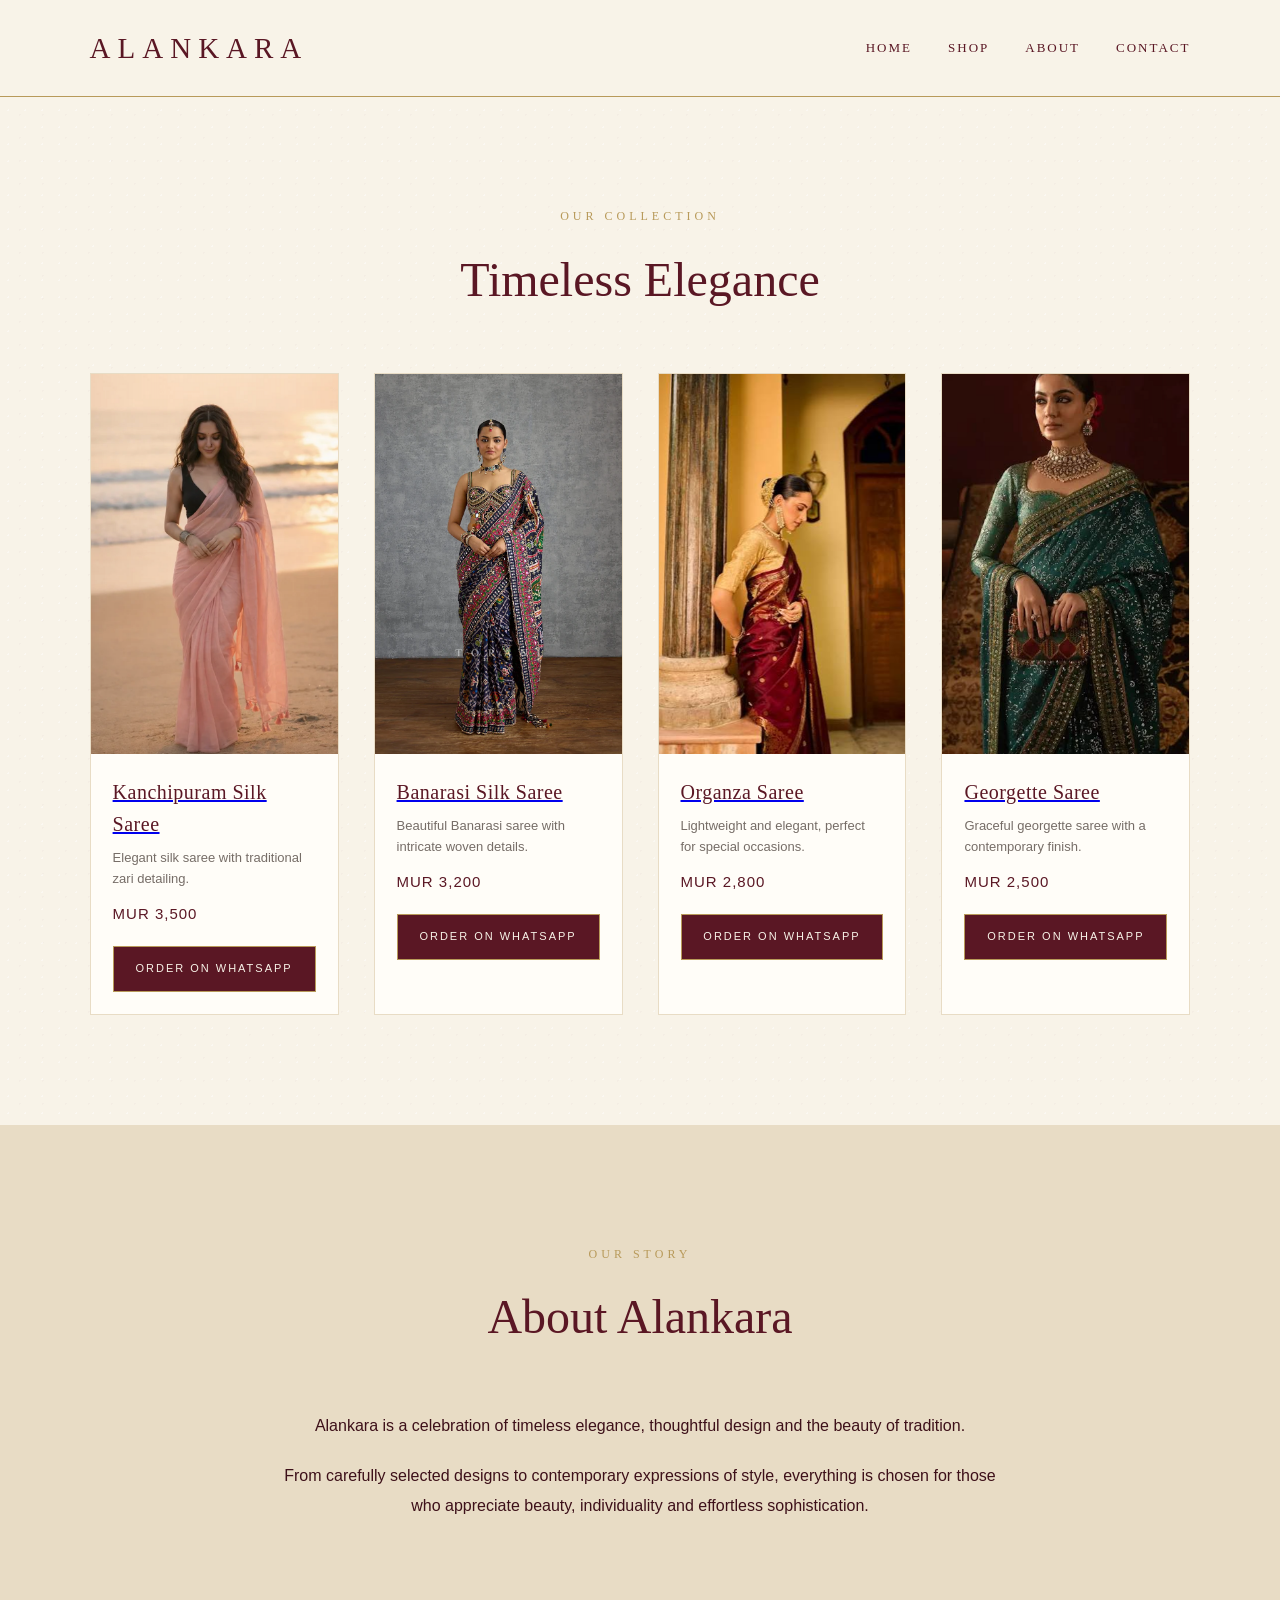
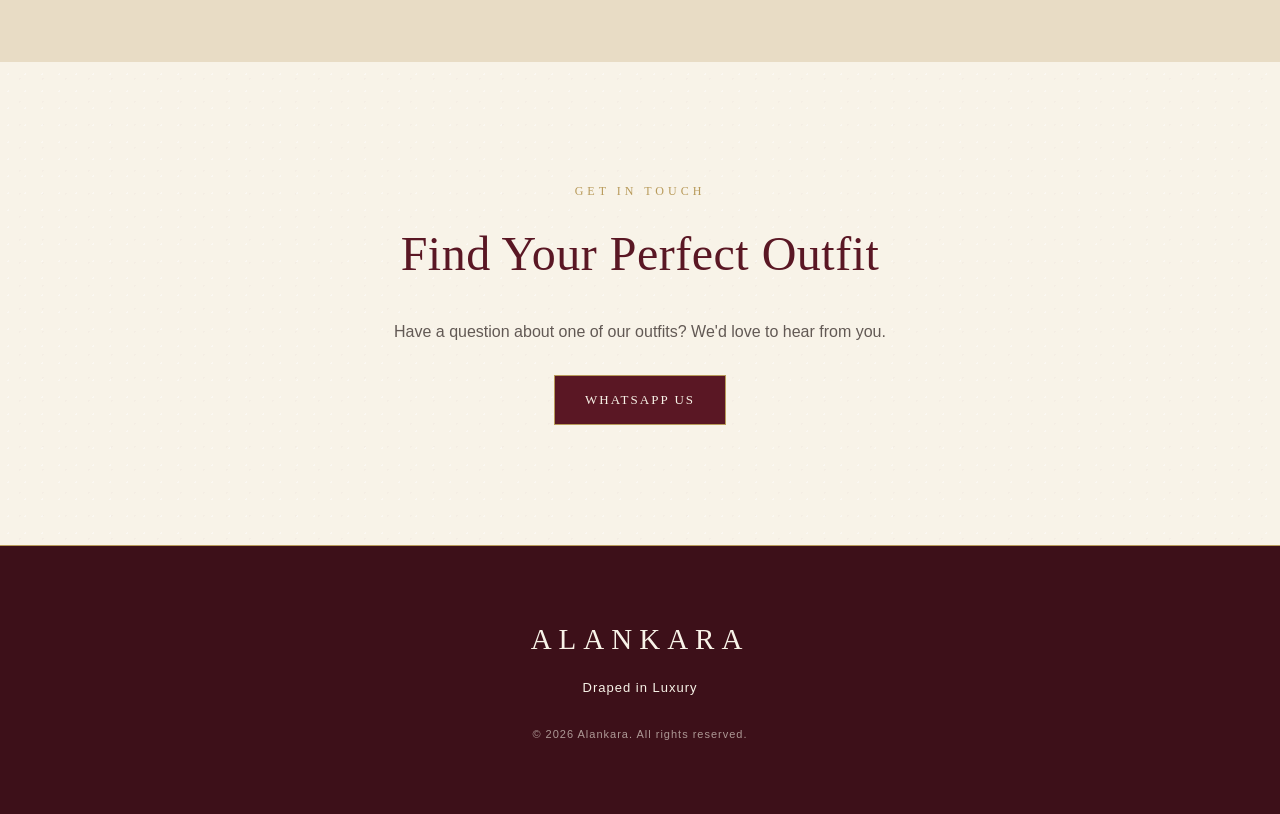
==== commit bef02529: "Remove About section and update Shop description Removed the 'About' section and updated the 'Shop' " ====
--- a/index.html
+++ b/index.html
@@ -28,39 +28,6 @@
         </nav>
 
     </header>
-
-
-    <!-- ================================
-         HERO
-         ================================ -->
-
-    <section id="about" class="about">
-
-    <div class="about-content">
-
-        <p class="section-subtitle">
-            OUR STORY
-        </p>
-
-        <h2>
-            About Alankara
-        </h2>
-
-        <p>
-            Alankara is a celebration of timeless elegance,
-            thoughtful design and the beauty of tradition.
-        </p>
-
-        <p>
-            From carefully selected designs to contemporary
-            expressions of style, everything is chosen for
-            those who appreciate beauty, individuality and
-            effortless sophistication.
-        </p>
-
-    </div>
-
-</section>
 
 
     <!-- ================================
@@ -101,14 +68,17 @@
             </h2>
 
             <p>
-                Alankara celebrates the beauty of Indian fashion,
-                bringing together timeless elegance and contemporary style.
-            </p>
+    Alankara is a celebration of timeless elegance,
+    thoughtful design and the beauty of tradition.
+</p>
 
-            <p>
-                Each outfit is thoughtfully selected for women who
-                appreciate beauty, tradition and individuality.
-            </p>
+<p>
+    From carefully selected designs to contemporary
+    expressions of style, everything is chosen for
+    those who appreciate beauty, individuality and
+    effortless sophistication.
+</p
+
 
         </div>
 
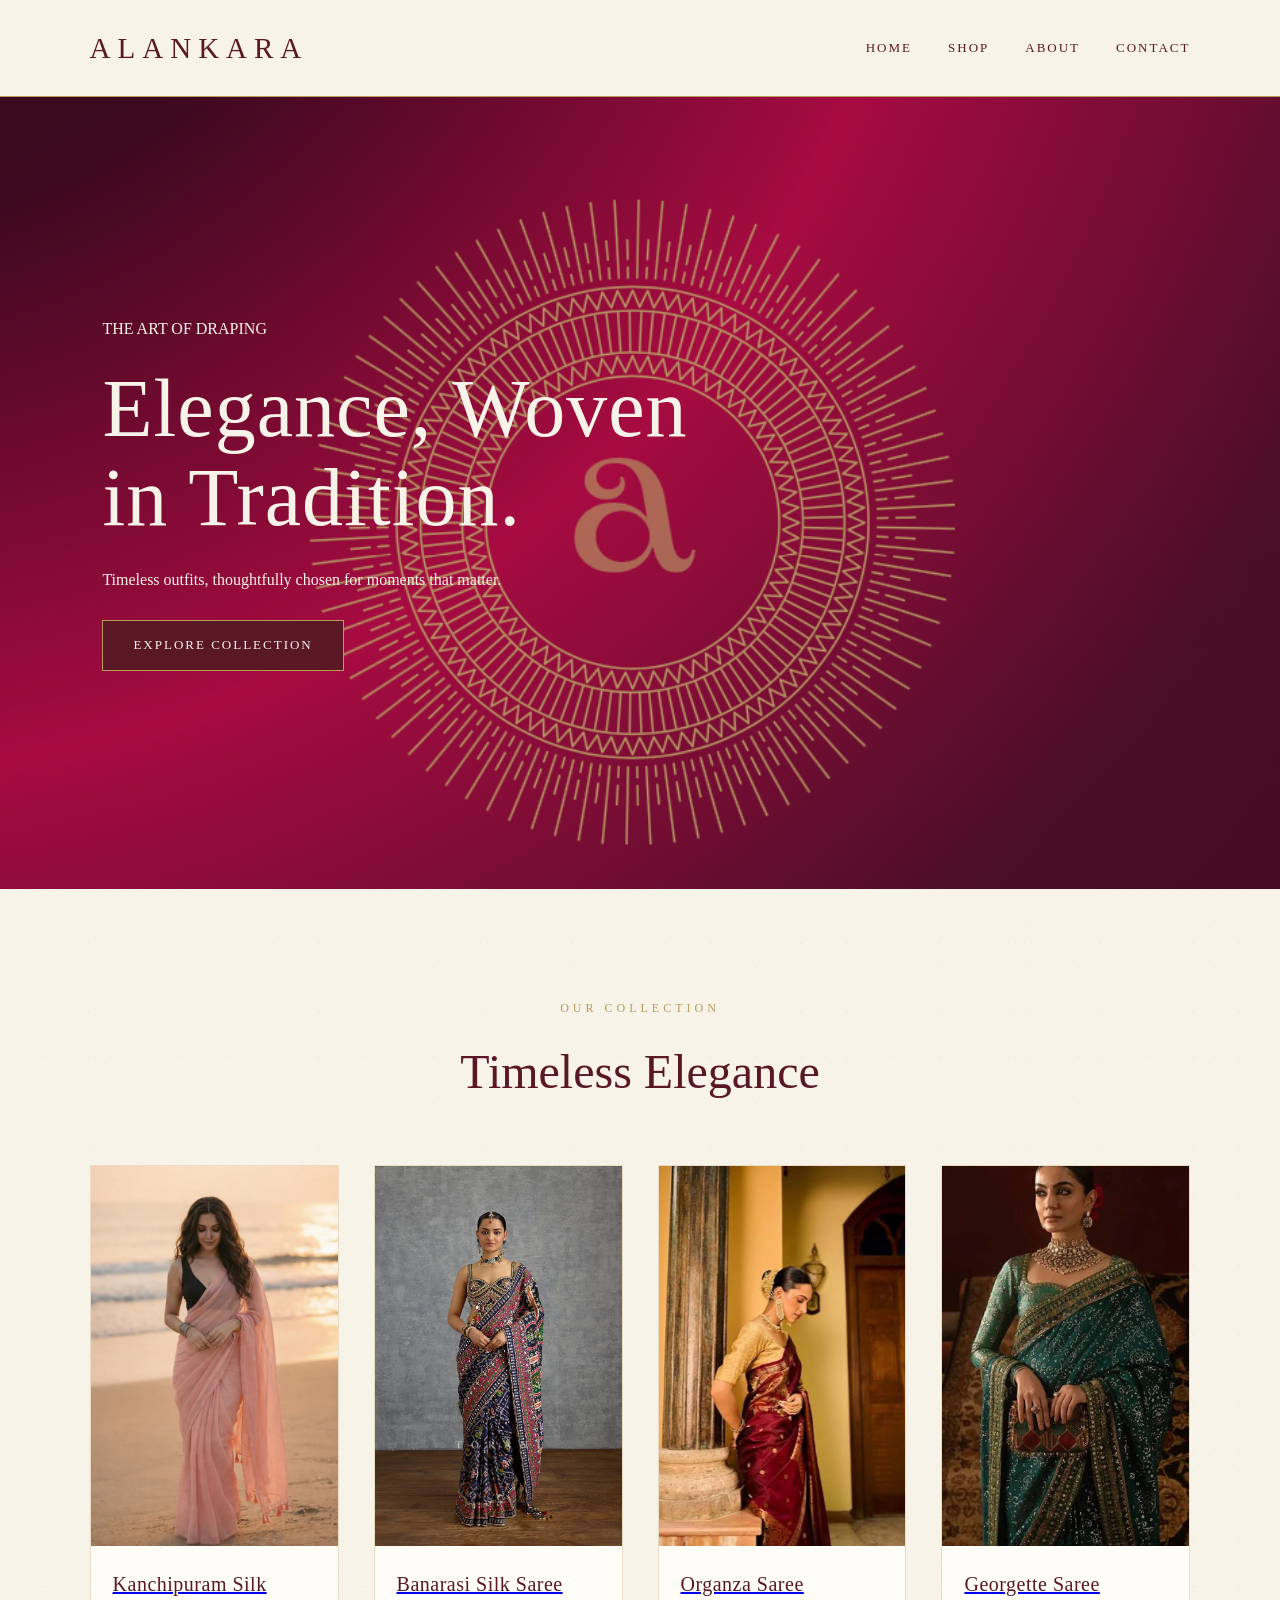
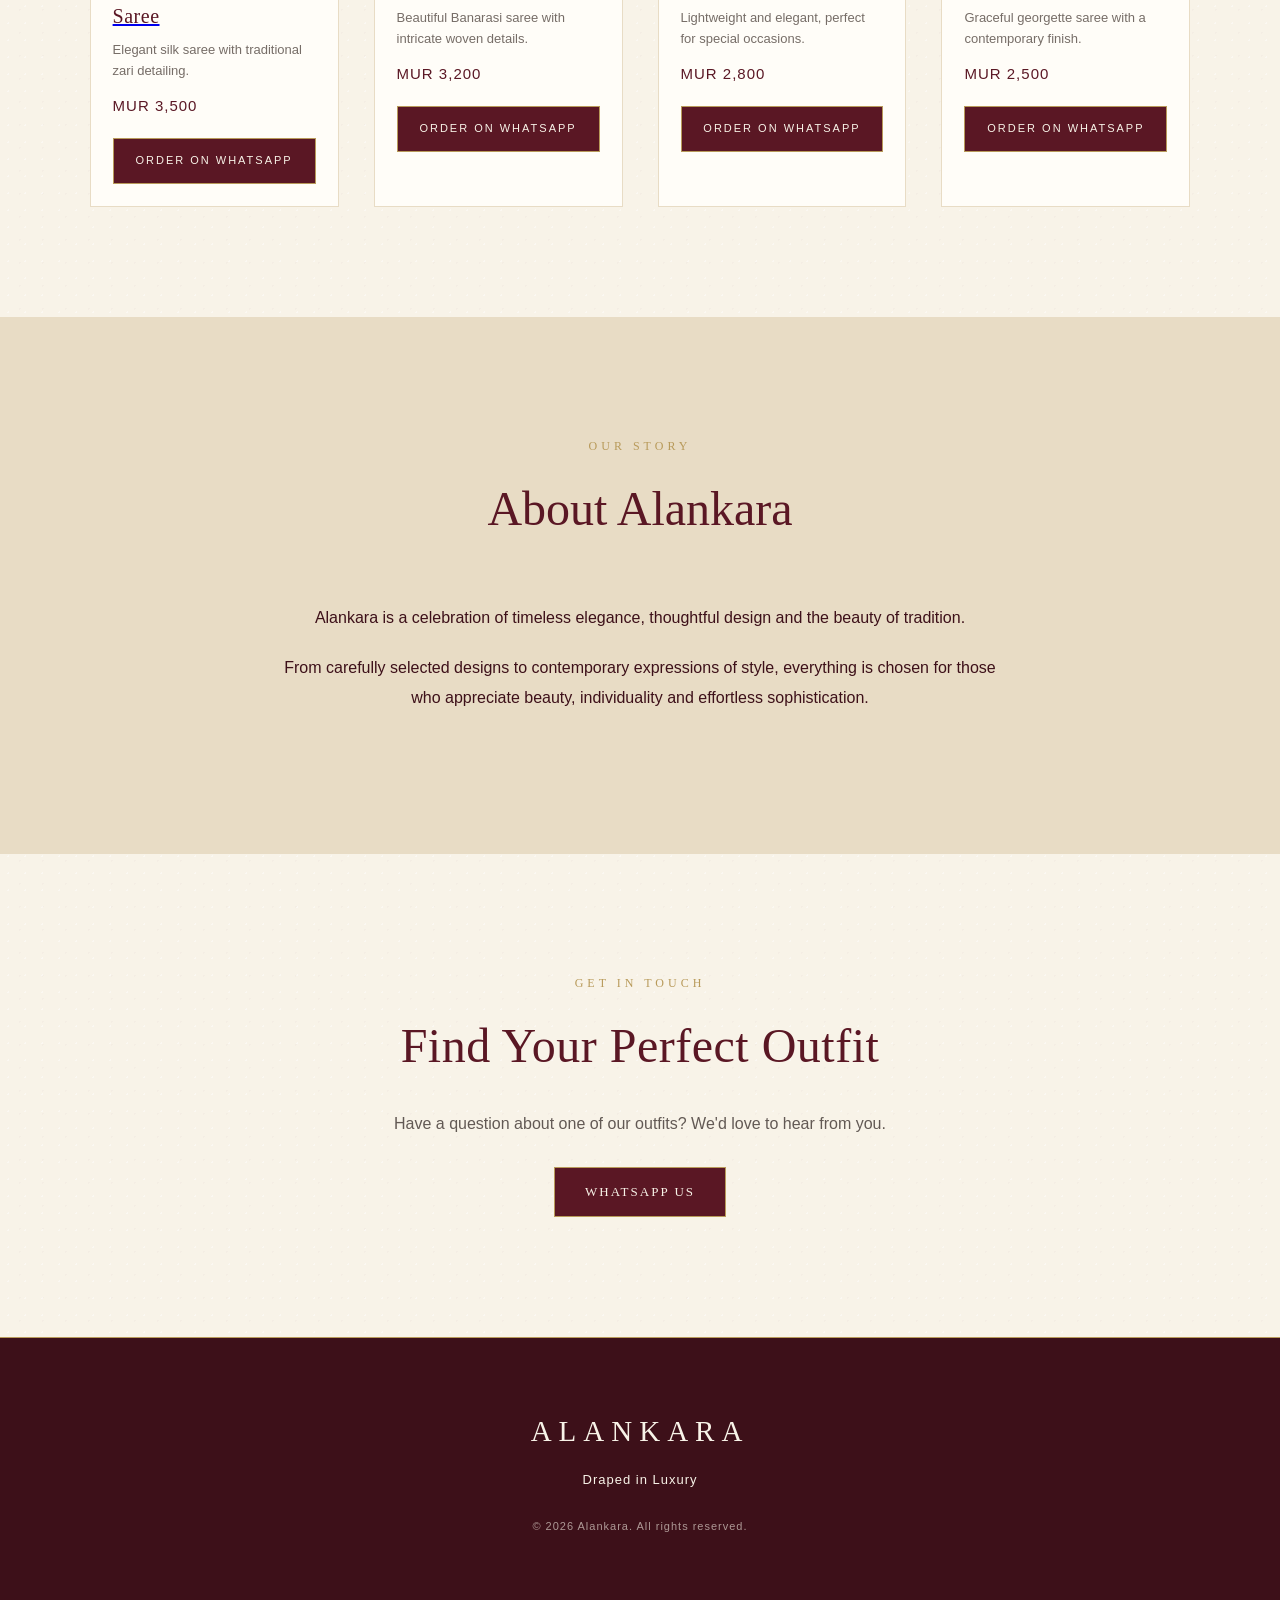
==== commit f3ce08a3: "Add hero section to index.html Added a hero section with introductory text and a call-to-action butt" ====
--- a/index.html
+++ b/index.html
@@ -28,6 +28,34 @@
         </nav>
 
     </header>
+
+    <!-- ================================
+     HERO
+     ================================ -->
+
+<section id="home" class="hero">
+
+    <div class="hero-content">
+
+        <p class="hero-small">
+            THE ART OF DRAPING
+        </p>
+
+        <h1>
+            Elegance, Woven in Tradition.
+        </h1>
+
+        <p>
+            Timeless outfits, thoughtfully chosen for moments that matter.
+        </p>
+
+        <a href="#shop" class="button">
+            Explore Collection
+        </a>
+
+    </div>
+
+</section>
 
 
     <!-- ================================
@@ -77,7 +105,7 @@
     expressions of style, everything is chosen for
     those who appreciate beauty, individuality and
     effortless sophistication.
-</p
+</p>
 
 
         </div>
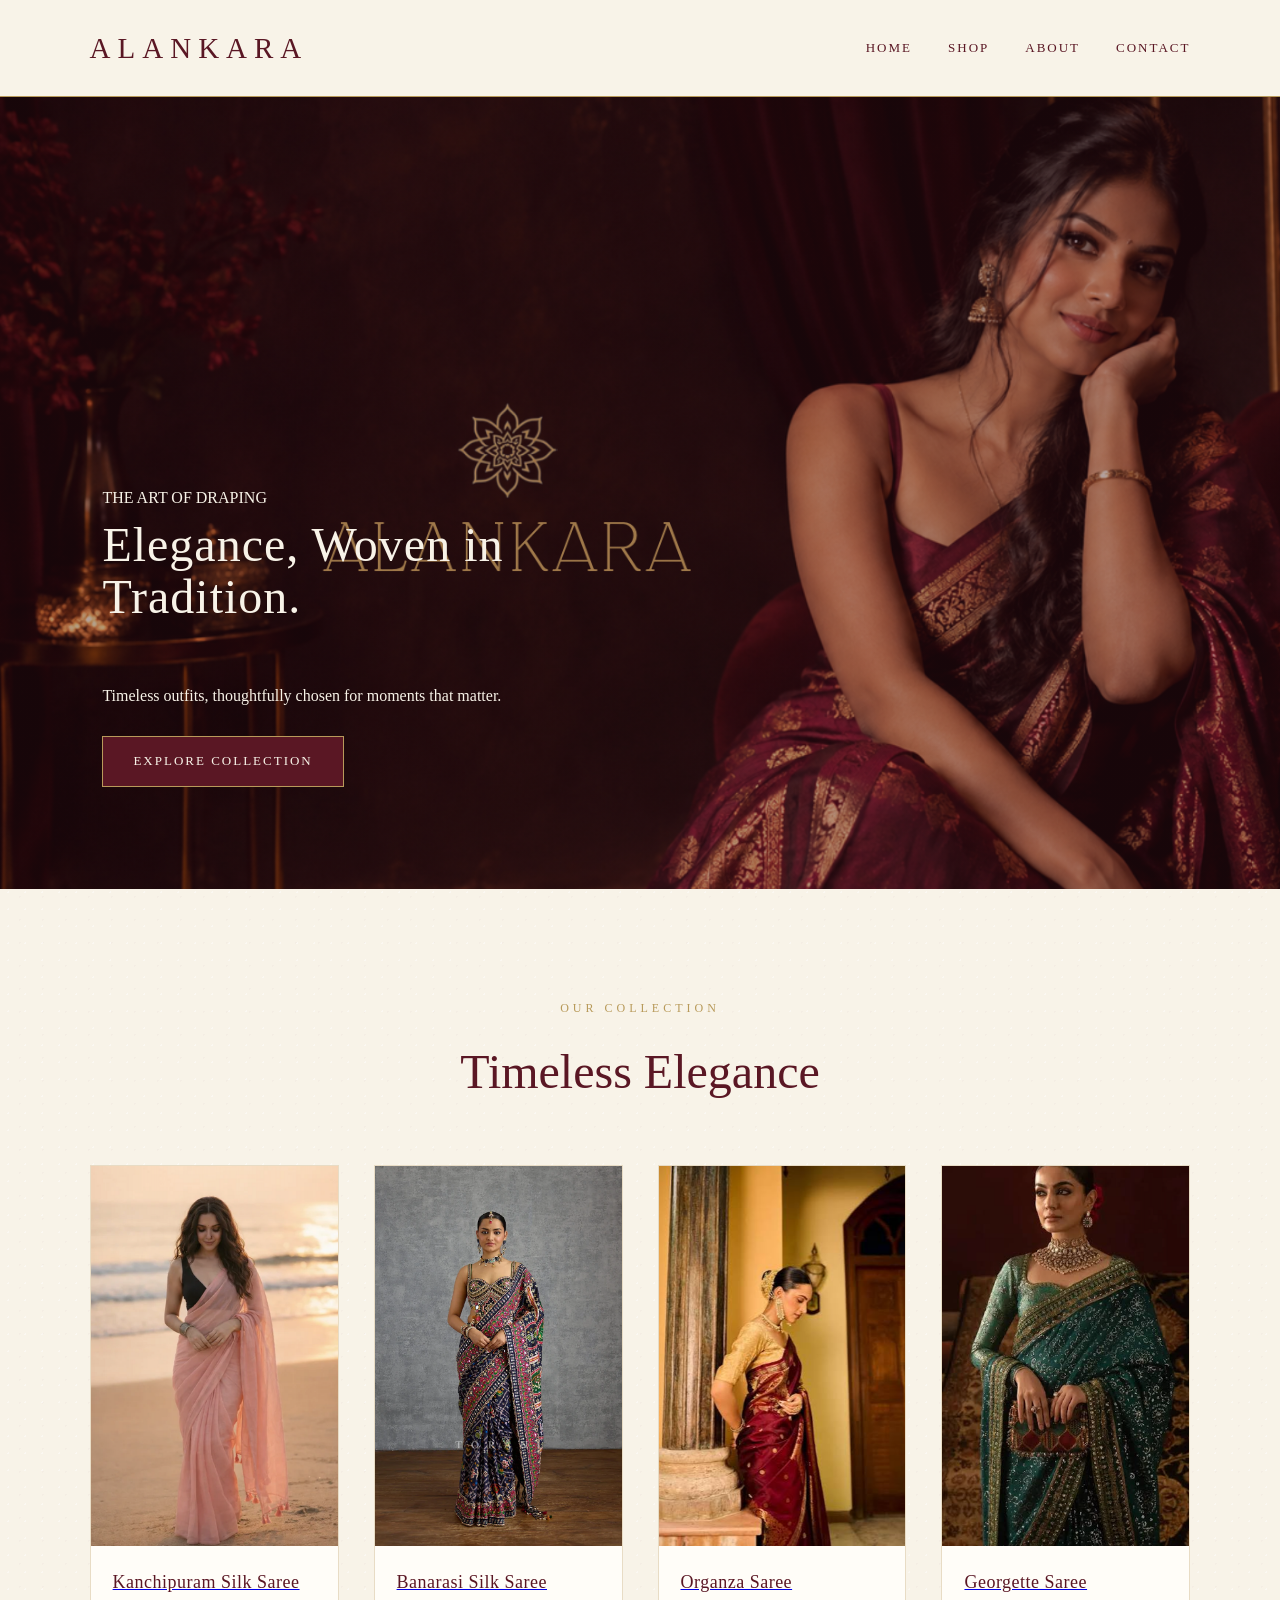
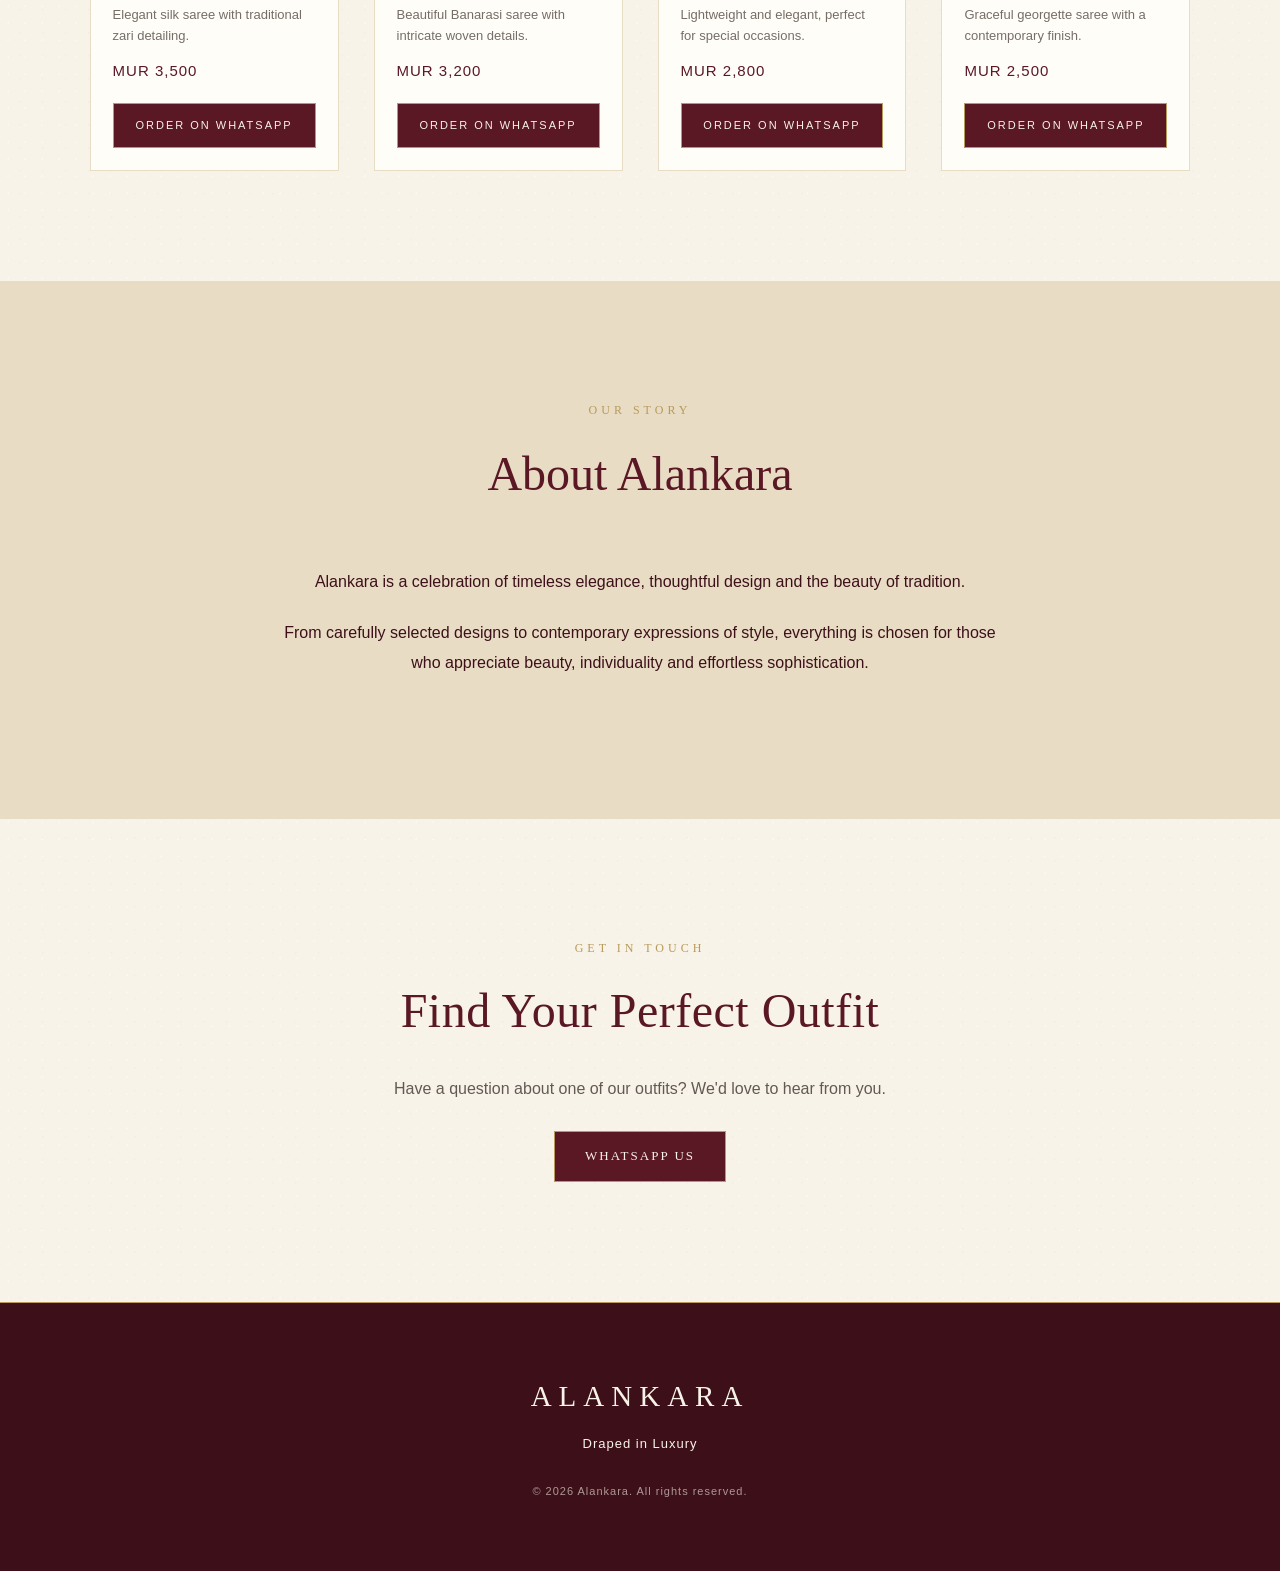
==== commit c2d3cb69: "Fix indentation and formatting in index.html" ====
--- a/index.html
+++ b/index.html
@@ -35,8 +35,9 @@
 
 <section id="home" class="hero">
 
-    <div class="hero-content">
+   <div class="hero-content">
 
+    <div class="hero-heading">
         <p class="hero-small">
             THE ART OF DRAPING
         </p>
@@ -44,10 +45,11 @@
         <h1>
             Elegance, Woven in Tradition.
         </h1>
+    </div>
 
-        <p>
-            Timeless outfits, thoughtfully chosen for moments that matter.
-        </p>
+    <p>
+        Timeless outfits, thoughtfully chosen for moments that matter.
+    </p>
 
         <a href="#shop" class="button">
             Explore Collection
--- a/style.css
+++ b/style.css
@@ -115,7 +115,7 @@
     min-height: 88vh;
 
     display: flex;
-    align-items: center;
+    align-items: flex-end;
 
     padding: 8%;
 
@@ -143,12 +143,17 @@
     color: #B89A5A;
 }
 
+.hero-small {
+    transform: translateY(-45px);
+}
+
 .hero h1 {
-    font-size: clamp(48px, 7vw, 82px);
+    transform: translateY(-45px);
+    font-size: clamp(32px, 4vw, 48px);
     line-height: 1.08;
     font-weight: normal;
     letter-spacing: 1px;
-    margin: 24px 0;
+    margin: 8px 0 15px;
 }
 
 .hero-text {
@@ -266,7 +271,7 @@
 }
 
 .product-name {
-    font-size: 20px;
+    font-size: 18px;
     font-weight: normal;
     letter-spacing: 0.5px;
     margin-bottom: 8px;
@@ -434,13 +439,28 @@
     }
 
     .hero {
-        min-height: 75vh;
-        padding: 30px;
-    }
+    min-height: 75vh;
+    padding: 30px 25px;
+    align-items: flex-end;
+    background-size: 100% auto;
+    background-repeat: no-repeat;
+    background-position: center top;
+    background-color: #3D1019;
+}
 
     .hero h1 {
-        font-size: 46px;
-    }
+    font-size: 34px;
+    line-height: 1.1;
+    margin: 8px 0 18px;
+}
+   .hero-small {
+    transform: translateY(-45px);
+    font-size: 10px;
+    letter-spacing: 3px;
+}
+   .hero h1 {
+    transform: translateY(-45px);
+}
 
     .hero-text {
         font-size: 16px;
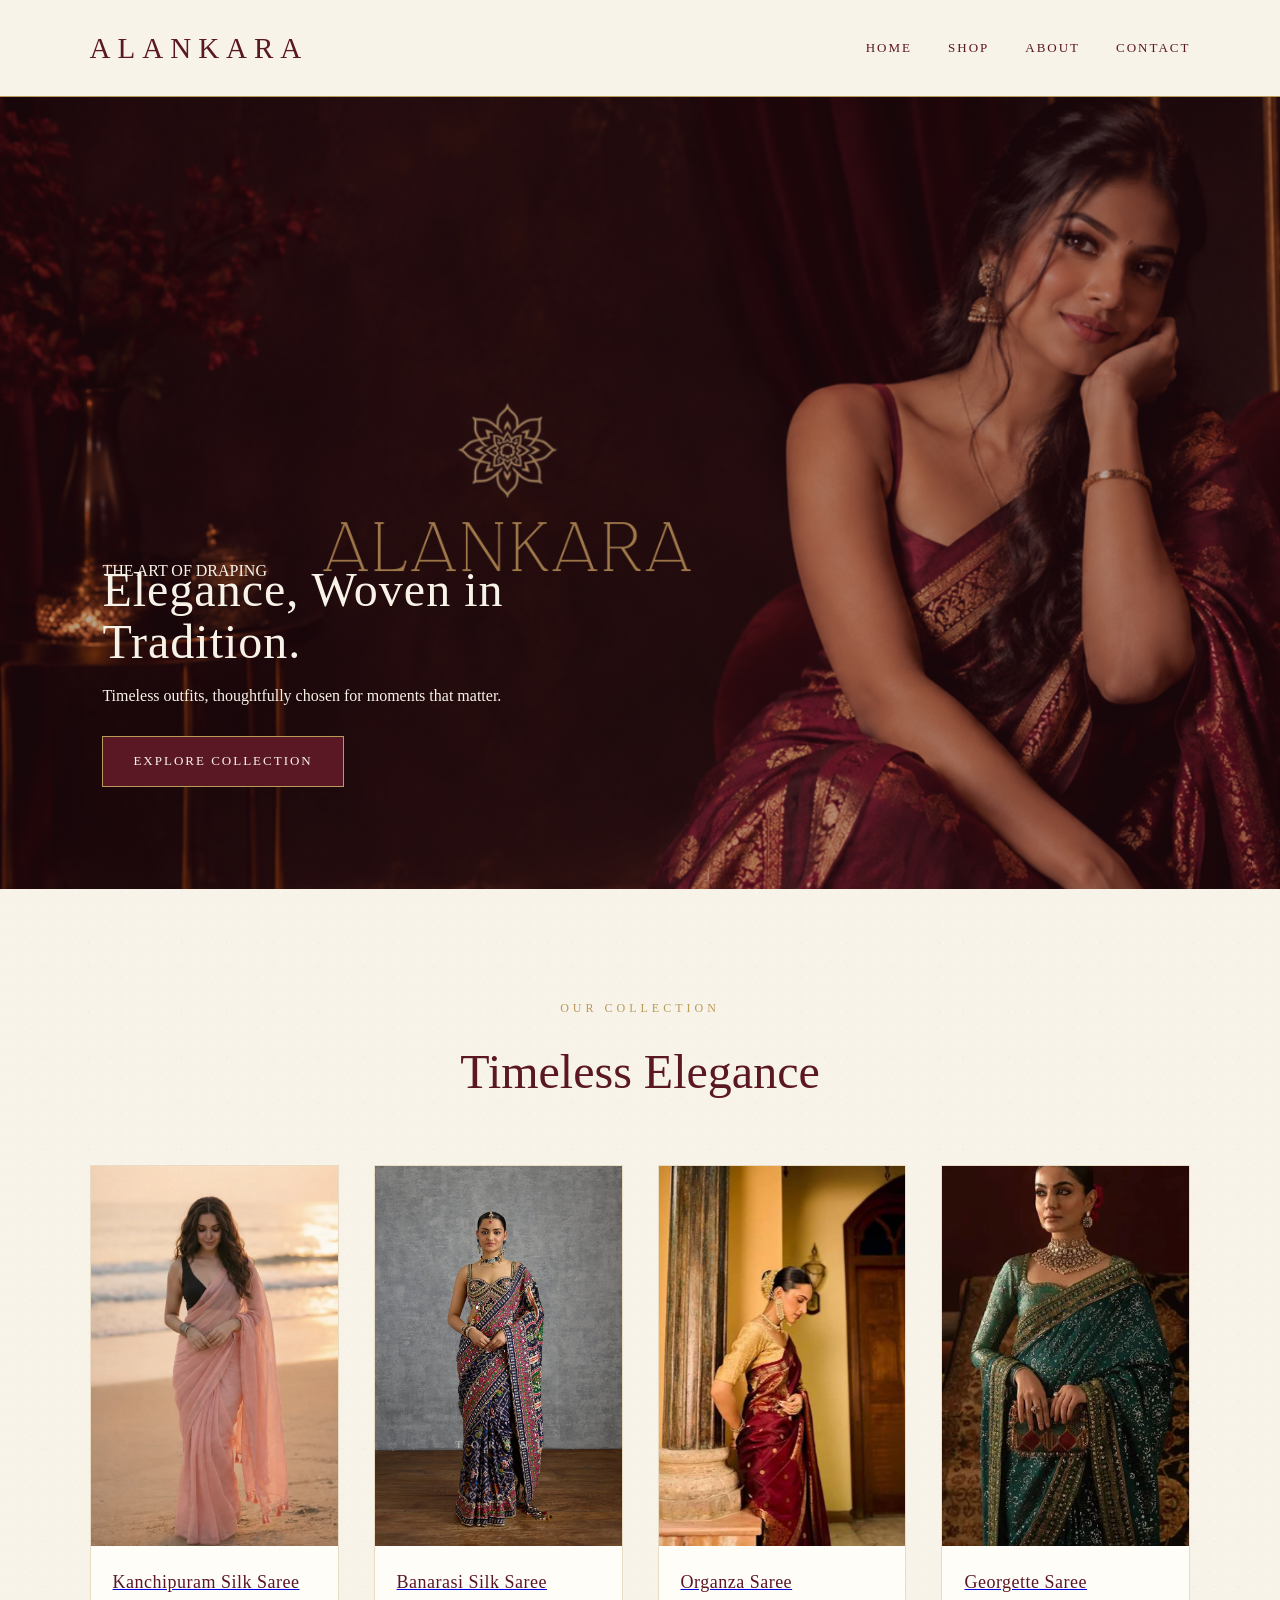
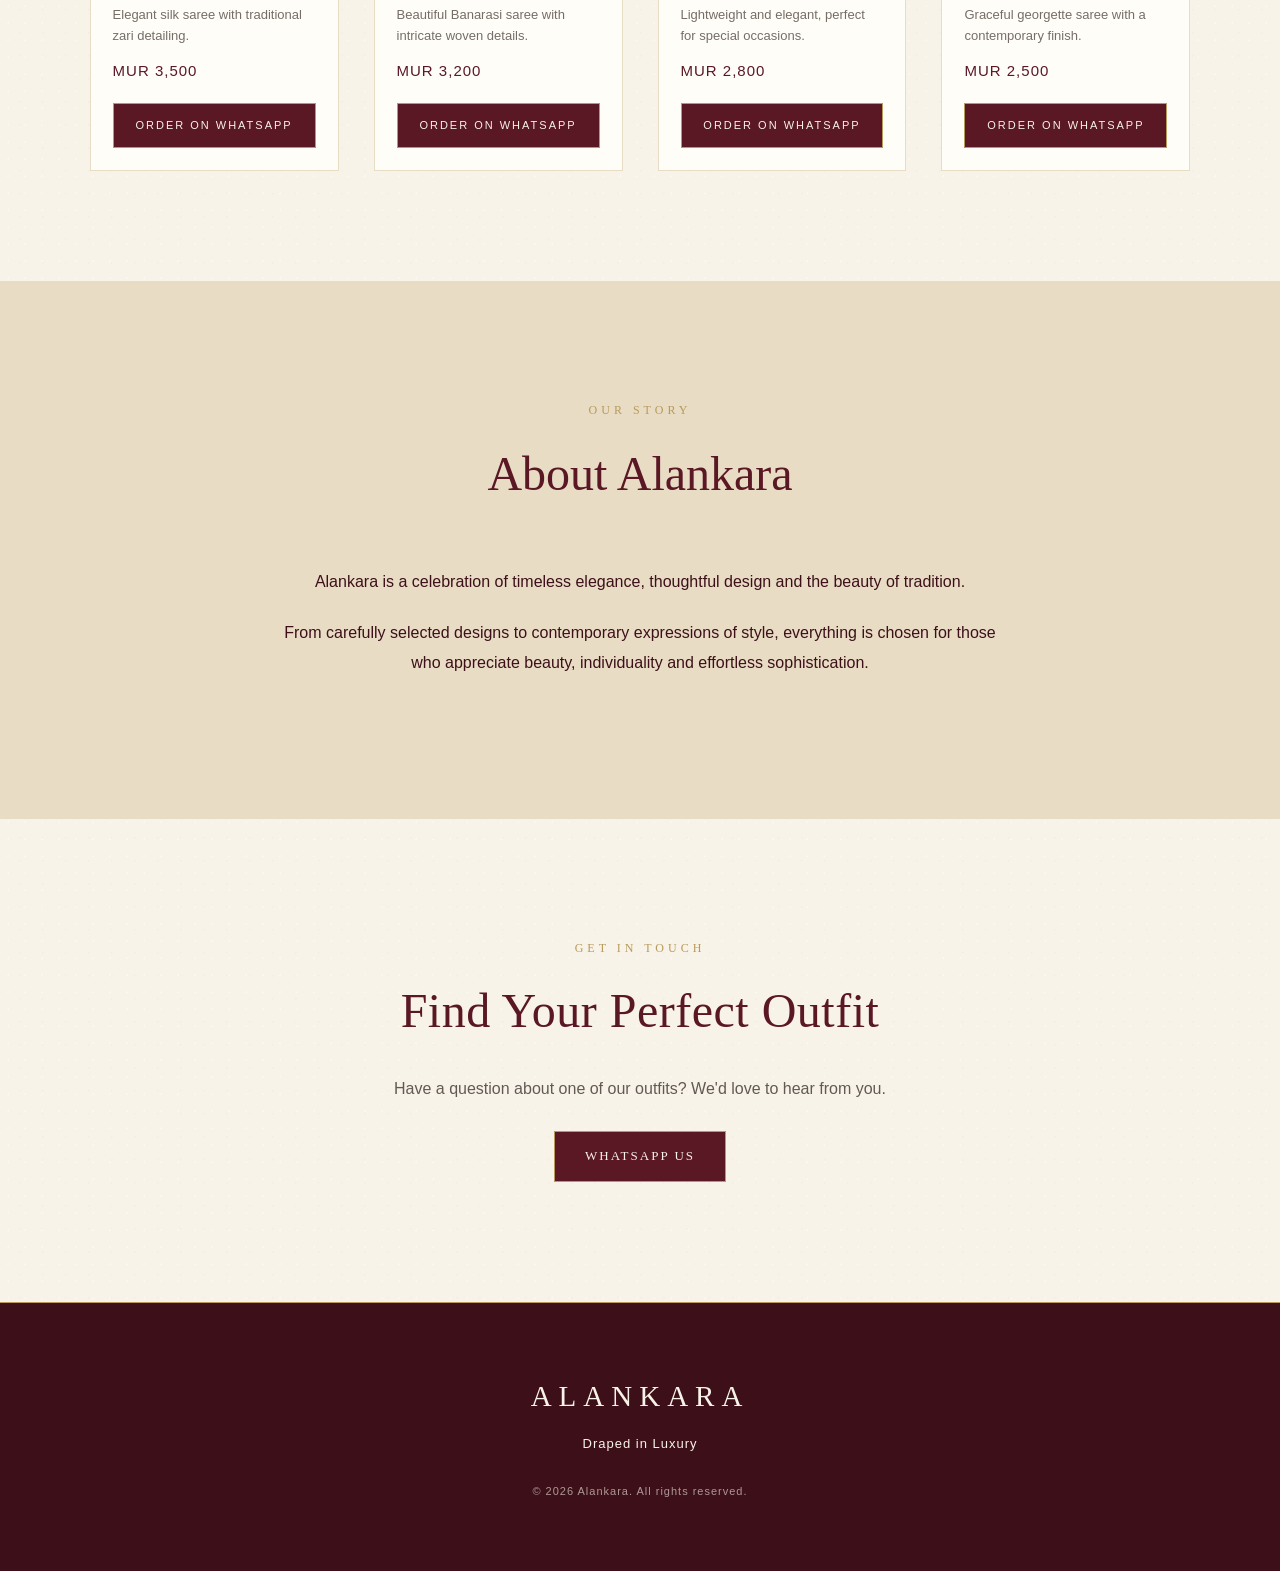
==== commit e50166a1: "Refactor hero section structure in index.html" ====
--- a/index.html
+++ b/index.html
@@ -38,13 +38,15 @@
    <div class="hero-content">
 
     <div class="hero-heading">
-        <p class="hero-small">
-            THE ART OF DRAPING
-        </p>
+       <div class="hero-top">
+    <p class="hero-small">
+        THE ART OF DRAPING
+    </p>
 
-        <h1>
-            Elegance, Woven in Tradition.
-        </h1>
+    <h1>
+        Elegance, Woven in Tradition.
+    </h1>
+</div>
     </div>
 
     <p>
--- a/style.css
+++ b/style.css
@@ -144,16 +144,15 @@
 }
 
 .hero-small {
-    transform: translateY(-45px);
+    margin-bottom: -20px;
 }
 
 .hero h1 {
-    transform: translateY(-45px);
     font-size: clamp(32px, 4vw, 48px);
     line-height: 1.08;
     font-weight: normal;
     letter-spacing: 1px;
-    margin: 8px 0 15px;
+    margin: -10px 0 15px;
 }
 
 .hero-text {
